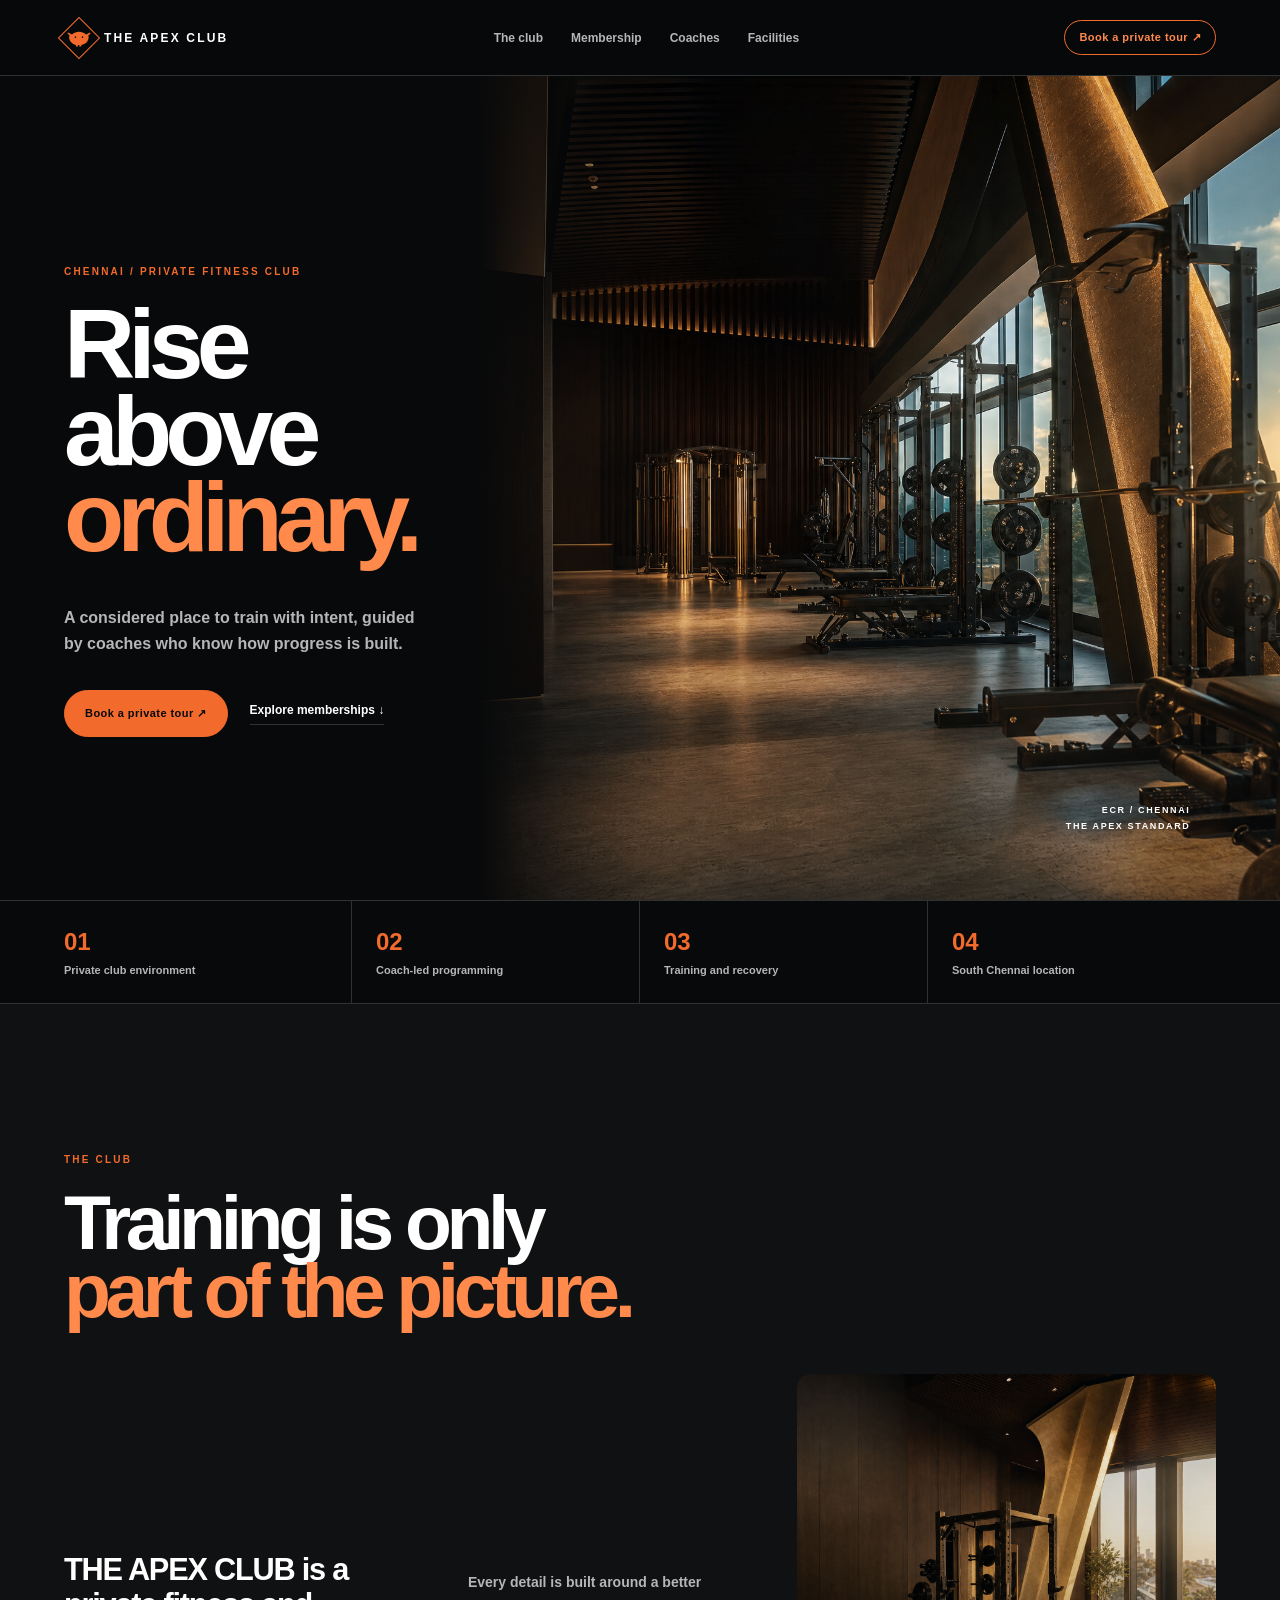
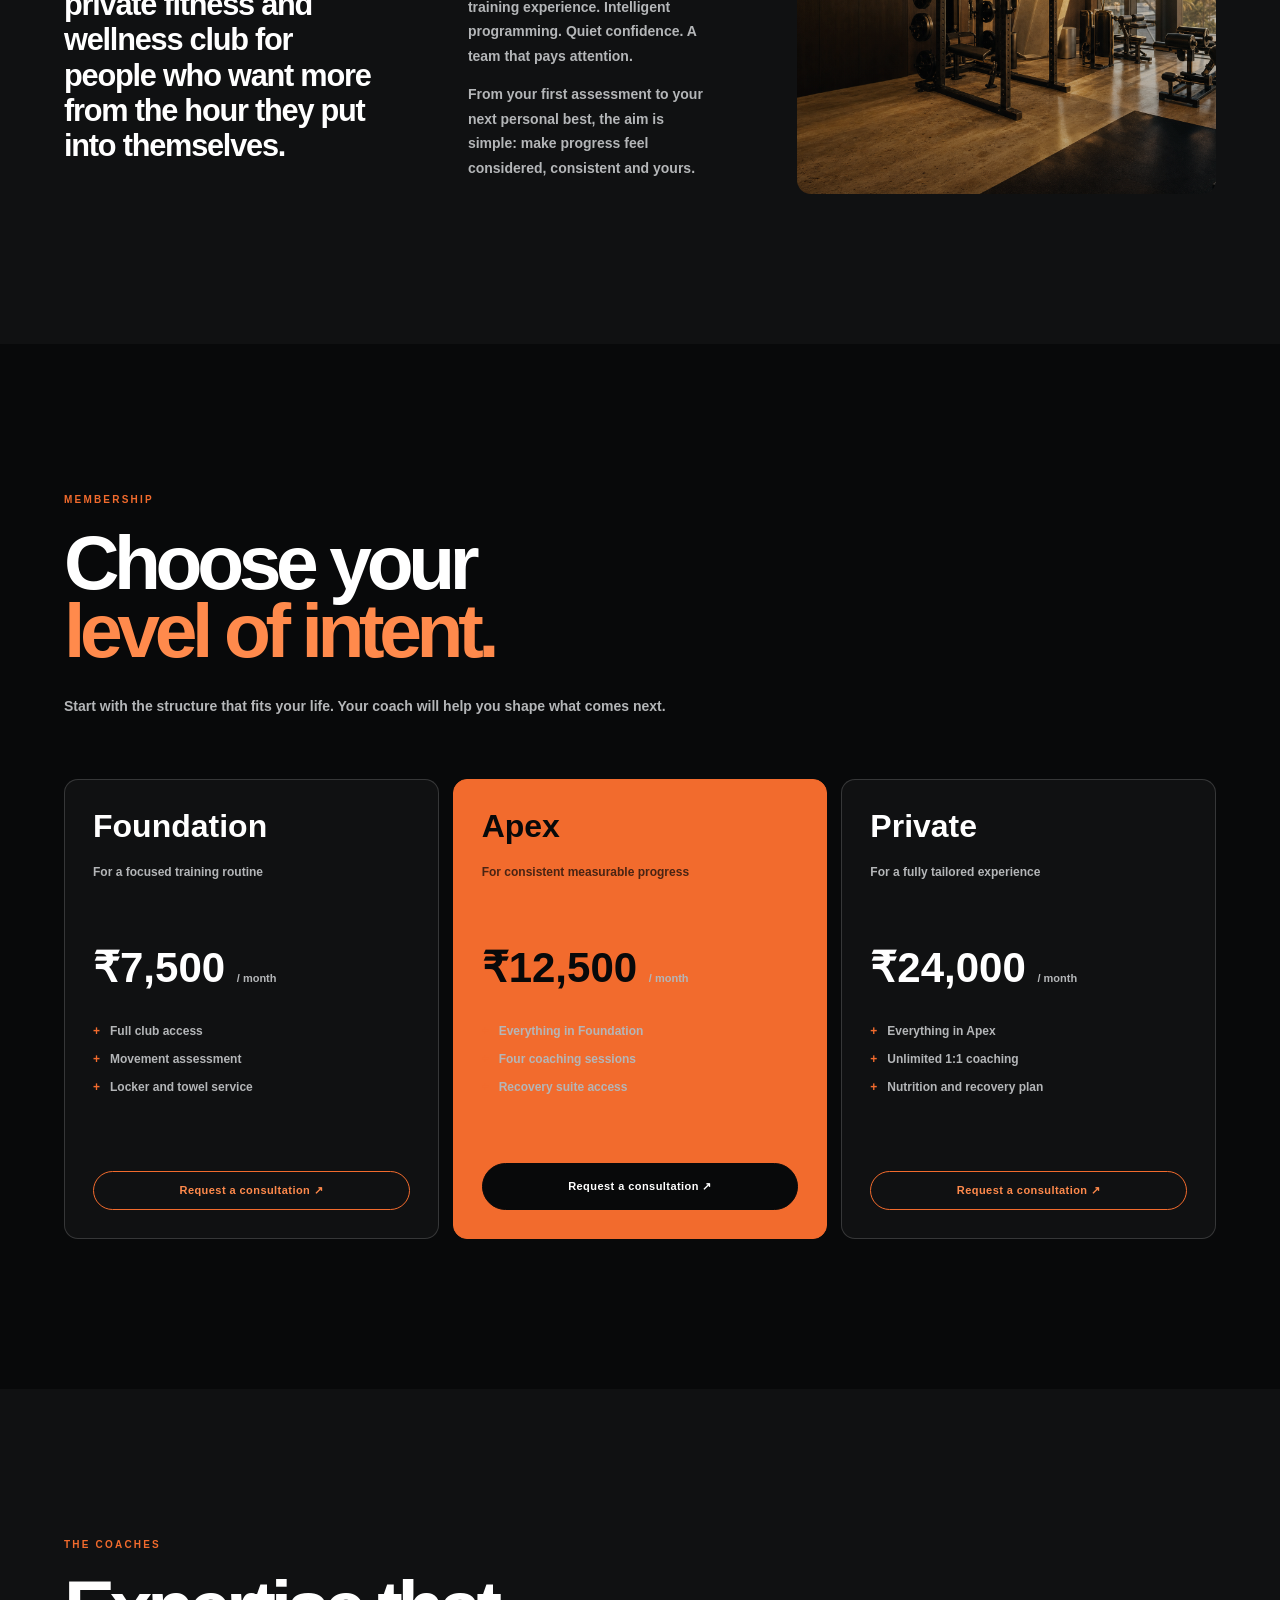
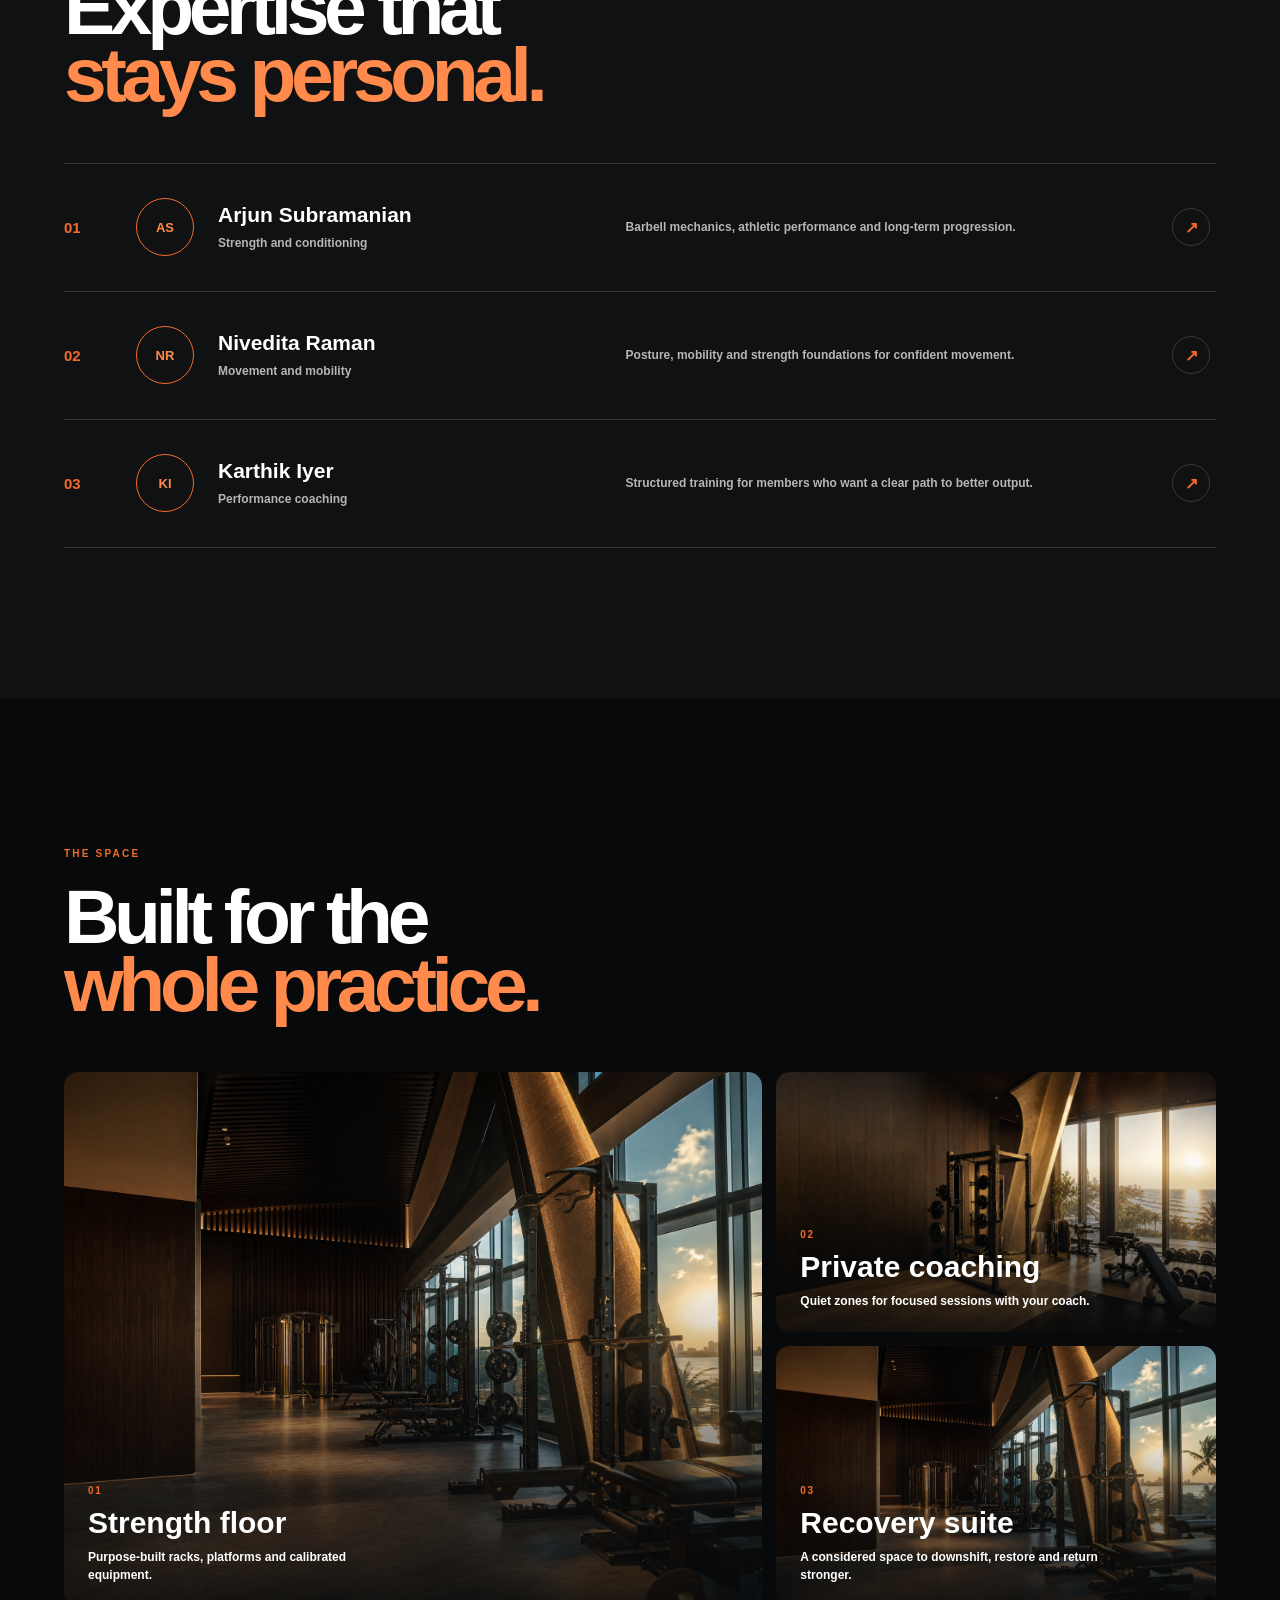
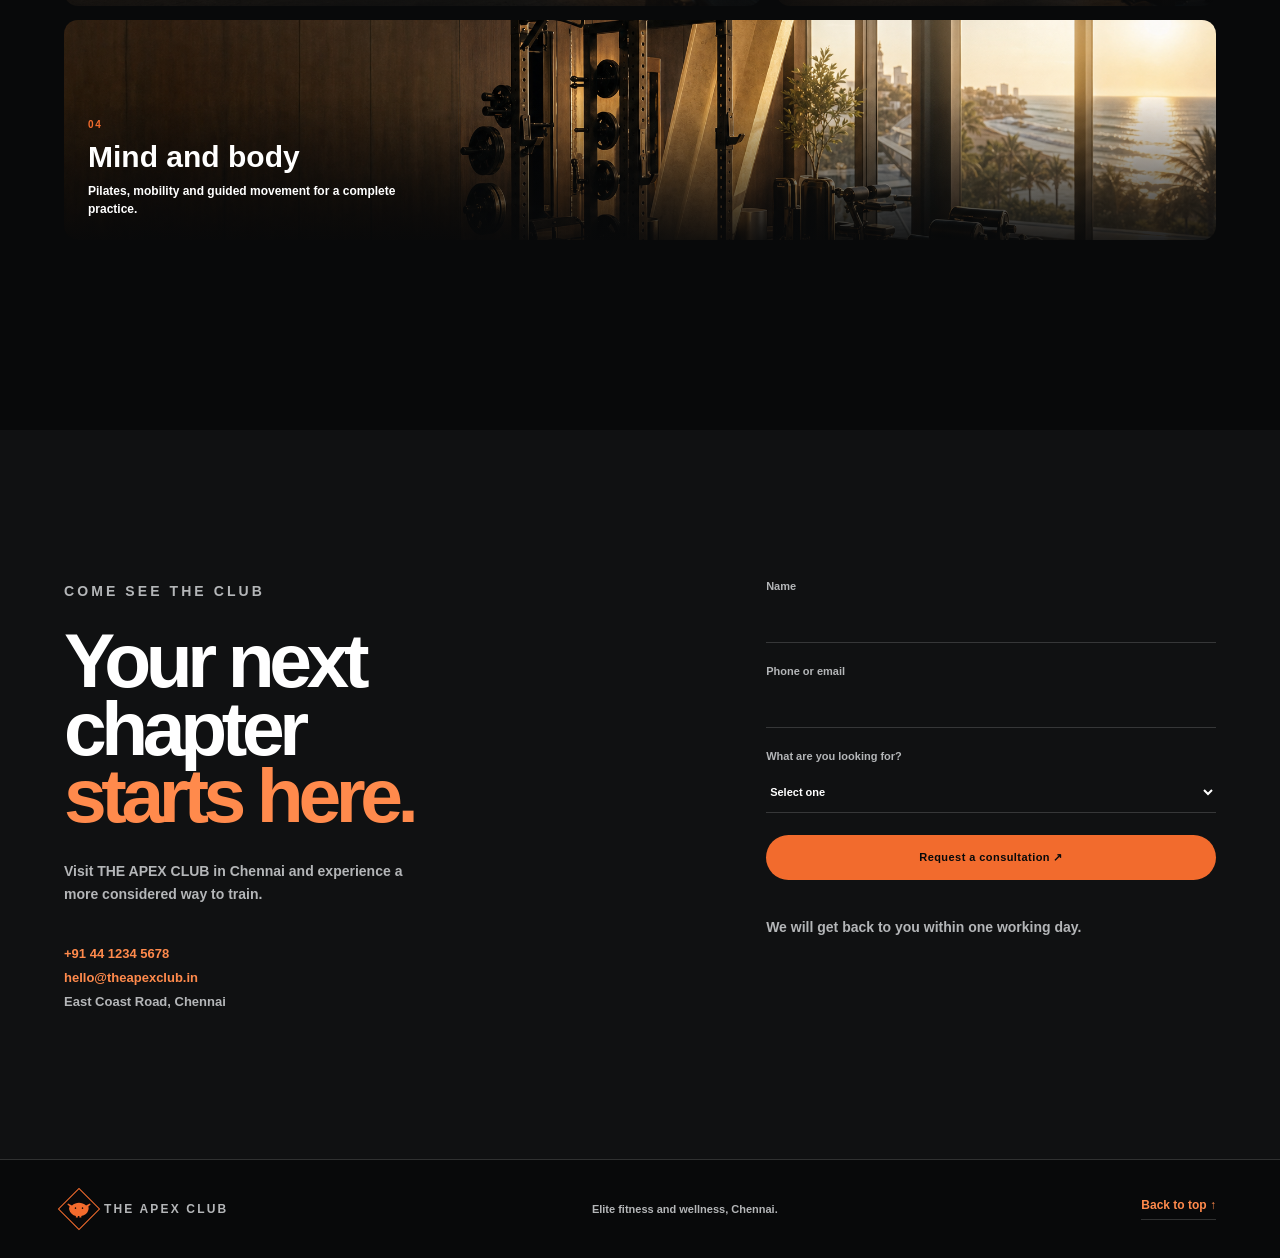
==== docs/index.html @ ef97557c "Add THE APEX CLUB GitHub Pages site" ====
<!doctype html>
<html lang="en">
<head>
<meta charset="utf-8">
<meta name="viewport" content="width=device-width, initial-scale=1">
<title>THE APEX CLUB | Chennai</title>
<meta name="description" content="Elite fitness and wellness in Chennai. Private coaching, performance training and restorative wellness at THE APEX CLUB.">
<style>
:root{--black:#08090a;--surface:#101112;--orange:#f26b2d;--orange2:#ff8a4c;--white:#fff;--muted:#b4b6b8;--line:rgba(255,255,255,.16);--radius:14px}*{box-sizing:border-box}html{scroll-behavior:smooth;background:var(--black);color:var(--white)}body{margin:0;background:var(--black);color:var(--white);font-family:"Arial",sans-serif;font-weight:600}a{color:inherit;text-decoration:none}.nav{height:76px;padding:0 5vw;display:flex;align-items:center;justify-content:space-between;border-bottom:1px solid var(--line);position:relative;z-index:2;background:rgba(8,9,10,.92);backdrop-filter:blur(15px)}.wordmark{display:flex;align-items:center;gap:10px;font-size:12px;letter-spacing:.18em;white-space:nowrap}.mark{display:grid;place-items:center;width:30px;height:30px;border:1px solid var(--orange);color:var(--orange);transform:rotate(45deg)}.bull{width:25px;height:17px;fill:currentColor;transform:rotate(-45deg)}.links{display:flex;gap:28px;color:var(--muted);font-size:12px}.links a:hover,.small-link:hover{color:var(--orange2)}.nav-cta,.btn,.outline{border:1px solid var(--orange);border-radius:999px;padding:12px 17px;font-size:11px;letter-spacing:.04em;font-weight:700;display:inline-flex;align-items:center;gap:12px}.nav-cta{color:var(--orange2);padding:10px 14px}.btn{background:var(--orange);color:var(--black);padding:16px 20px}.btn:hover{background:var(--orange2)}.hero{min-height:calc(100vh - 76px);display:grid;grid-template-columns:.82fr 1.38fr;position:relative}.hero-copy{padding:12vh 5vw 9vh;display:flex;flex-direction:column;justify-content:center;background:linear-gradient(90deg,var(--black) 74%,transparent)}.eyebrow{color:var(--orange);font-size:10px;letter-spacing:.22em;margin:0 0 24px}.hero h1,.section h2{font-size:clamp(52px,7.7vw,118px);line-height:.88;letter-spacing:-.07em;margin:0 0 28px;font-weight:800}.hero h1 em,.section h2 span{color:var(--orange2);font-style:normal}.intro{max-width:360px;color:var(--muted);font-size:16px;line-height:1.6;margin-bottom:34px}.actions{display:flex;align-items:center;gap:22px}.small-link{font-size:12px;border-bottom:1px solid var(--line);padding-bottom:7px}.small-link span{color:var(--orange);margin-left:8px}.hero-img{min-height:680px;background:linear-gradient(90deg,var(--black),transparent 24%),linear-gradient(0deg,rgba(8,9,10,.35),transparent 45%),url('assets/apex/hero-gym.png') center/cover}.caption{position:absolute;right:7%;bottom:8%;font-size:9px;letter-spacing:.18em;line-height:1.8;text-align:right}.rail{min-height:104px;display:grid;grid-template-columns:repeat(4,1fr);border-top:1px solid var(--line);border-bottom:1px solid var(--line);padding:0 5vw}.rail div{display:flex;flex-direction:column;justify-content:center;gap:8px;border-right:1px solid var(--line);padding-left:24px}.rail div:first-child{padding-left:0}.rail div:last-child{border:0}.rail strong{color:var(--orange);font-size:24px}.rail span{color:var(--muted);font-size:11px}.section{padding:150px 5vw}.club,.coaches{background:var(--surface)}.section h2{font-size:clamp(44px,6vw,84px);margin-bottom:30px}.grid3{display:grid;grid-template-columns:1.05fr .8fr 1.4fr;gap:7vw;align-items:end;margin-top:50px}.lead{font-size:clamp(22px,2.4vw,34px);line-height:1.15;letter-spacing:-.04em}.body{color:var(--muted);font-size:14px;line-height:1.75}.photo{min-height:420px;background:linear-gradient(0deg,rgba(8,9,10,.3),transparent),url('assets/apex/training-room.png') center/cover;border-radius:var(--radius)}.plans{display:grid;grid-template-columns:repeat(3,1fr);gap:14px;margin-top:60px}.card{min-height:460px;border:1px solid var(--line);border-radius:var(--radius);padding:28px;display:flex;flex-direction:column;background:var(--surface)}.card.featured{background:var(--orange);color:var(--black);border-color:var(--orange)}.card h3{font-size:32px;margin:0 0 8px}.note{color:var(--muted);font-size:12px;min-height:34px}.featured .note{color:rgba(8,9,10,.72)}.price{font-size:42px;margin:32px 0}.price small{color:var(--muted);font-size:11px}.card ul{padding:0;margin:0 0 32px;list-style:none;display:grid;gap:14px;color:var(--muted);font-size:12px}.card li span{color:var(--orange);margin-right:10px}.card .btn,.card .outline{margin-top:auto;justify-content:center}.outline{color:var(--orange2)}.featured .btn{background:var(--black);color:var(--white);border-color:var(--black)}.coach-list{margin-top:54px;border-top:1px solid var(--line)}.coach{display:grid;grid-template-columns:50px 60px 1.25fr 1.7fr 44px;gap:22px;align-items:center;min-height:128px;border-bottom:1px solid var(--line)}.number{color:var(--orange);font-size:15px}.initial{width:58px;height:58px;border-radius:50%;border:1px solid var(--orange);color:var(--orange2);display:grid;place-items:center;font-size:13px}.coach h3{font-size:21px;margin:0 0 7px}.coach p{color:var(--muted);font-size:12px;line-height:1.55;margin:0}.arrow{border:1px solid var(--line);width:38px;height:38px;display:grid;place-items:center;border-radius:50%;color:var(--orange)}.facilities{background:var(--black)}.fac-grid{display:grid;grid-template-columns:1.35fr .85fr;grid-auto-rows:260px;gap:14px;margin-top:54px}.fac{position:relative;overflow:hidden;border-radius:var(--radius);background-position:center;background-size:cover}.fac-main{grid-row:span 2;background-image:linear-gradient(0deg,rgba(8,9,10,.86),transparent 60%),url('assets/apex/hero-gym.png')}.fac-coach{background-image:linear-gradient(0deg,rgba(8,9,10,.88),transparent 65%),url('assets/apex/training-room.png')}.fac-recovery{background-image:linear-gradient(0deg,rgba(8,9,10,.88),transparent 65%),url('assets/apex/hero-gym.png');background-position:70% center}.fac-mind{grid-column:span 2;height:220px;background-image:linear-gradient(0deg,rgba(8,9,10,.9),transparent 65%),url('assets/apex/training-room.png')}.fac-copy{position:absolute;inset:auto 24px 22px}.fac-copy span{color:var(--orange);font-size:10px;letter-spacing:.16em}.fac-copy h3{font-size:30px;margin:8px 0}.fac-copy p{font-size:12px;line-height:1.5;margin:0;max-width:320px}.contact{display:grid;grid-template-columns:1fr .82fr;gap:12vw;background:var(--surface)}.contact p{color:var(--muted);max-width:350px;line-height:1.65;font-size:14px}.details{display:grid;gap:9px;margin-top:40px;color:var(--orange2);font-size:13px}.details span{color:var(--muted)}form{display:grid;gap:22px;align-content:start}label{display:grid;gap:9px;color:var(--muted);font-size:11px}input,select{background:transparent;border:0;border-bottom:1px solid var(--line);color:var(--white);padding:11px 0;min-height:42px;outline:0;font:inherit}input:focus,select:focus{border-color:var(--orange)}select option{background:var(--surface)}form .btn{border:0;justify-content:center;cursor:pointer}.fine{color:var(--muted);font-size:11px}.footer{border-top:1px solid var(--line);padding:34px 5vw;display:flex;align-items:center;justify-content:space-between;color:var(--muted);font-size:11px}.footer .small-link{color:var(--orange2)}@media(max-width:800px){.nav{height:68px;padding:0 20px}.links{display:none}.nav-cta{padding:9px 11px;font-size:10px}.hero{display:flex;flex-direction:column;min-height:0}.hero-copy{padding:86px 20px 56px;background:var(--black)}.hero-img{min-height:54vh}.rail{grid-template-columns:repeat(2,1fr);padding:0 20px}.rail div{min-height:82px;padding-left:14px;border-bottom:1px solid var(--line)}.rail div:nth-child(2){border-right:0}.section{padding:90px 20px}.grid3,.contact{grid-template-columns:1fr;gap:38px}.grid3{margin-top:25px}.photo{min-height:330px}.plans{grid-template-columns:1fr;margin-top:35px}.card{min-height:410px}.coach{grid-template-columns:32px 58px 1fr 38px;gap:12px;min-height:112px}.coach-detail{display:none}.coach h3{font-size:17px}.fac-grid{grid-template-columns:1fr;grid-auto-rows:250px}.fac-main{grid-row:auto}.fac-mind{grid-column:auto;height:250px}.footer{padding:28px 20px;align-items:flex-start;flex-direction:column;gap:18px}}
</style>
</head>
<body>
<header class="nav"><a class="wordmark" href="#top" aria-label="The Apex Club home"><span class="mark"><svg class="bull" viewBox="0 0 64 40" aria-hidden="true"><path d="M8 12 2 6l2-2 10 5c5-5 12-7 18-7s13 2 18 7l10-5 2 2-6 6c1 3 1 6 0 9-2 8-9 14-18 15v4h-5v-4h-4v4h-5v-4C16 34 9 28 7 20c-1-3 0-6 1-8Zm12 10c2 2 5 3 12 3s10-1 12-3c-1 6-5 10-12 10s-11-4-12-10Zm3-8a2 2 0 1 0 0 4 2 2 0 0 0 0-4Zm18 0a2 2 0 1 0 0 4 2 2 0 0 0 0-4Z"/></svg></span><span>THE APEX CLUB</span></a><nav class="links"><a href="#club">The club</a><a href="#membership">Membership</a><a href="#coaches">Coaches</a><a href="#facilities">Facilities</a></nav><a class="nav-cta" href="#contact">Book a private tour ↗</a></header>
<main id="top"><section class="hero"><div class="hero-copy"><p class="eyebrow">CHENNAI / PRIVATE FITNESS CLUB</p><h1>Rise above<br><em>ordinary.</em></h1><p class="intro">A considered place to train with intent, guided by coaches who know how progress is built.</p><div class="actions"><a class="btn" href="#contact">Book a private tour ↗</a><a class="small-link" href="#membership">Explore memberships ↓</a></div></div><div class="hero-img" role="img" aria-label="Apex Club premium strength floor"><div class="caption">ECR / CHENNAI<br>THE APEX STANDARD</div></div></section><section class="rail"><div><strong>01</strong><span>Private club environment</span></div><div><strong>02</strong><span>Coach-led programming</span></div><div><strong>03</strong><span>Training and recovery</span></div><div><strong>04</strong><span>South Chennai location</span></div></section>
<section id="club" class="section club"><p class="eyebrow">THE CLUB</p><h2>Training is only<br><span>part of the picture.</span></h2><div class="grid3"><p class="lead">THE APEX CLUB is a private fitness and wellness club for people who want more from the hour they put into themselves.</p><div class="body"><p>Every detail is built around a better training experience. Intelligent programming. Quiet confidence. A team that pays attention.</p><p>From your first assessment to your next personal best, the aim is simple: make progress feel considered, consistent and yours.</p></div><div class="photo"></div></div></section>
<section id="membership" class="section"><p class="eyebrow">MEMBERSHIP</p><h2>Choose your<br><span>level of intent.</span></h2><p class="body">Start with the structure that fits your life. Your coach will help you shape what comes next.</p><div class="plans"><article class="card"><h3>Foundation</h3><p class="note">For a focused training routine</p><div class="price">₹7,500 <small>/ month</small></div><ul><li><span>+</span>Full club access</li><li><span>+</span>Movement assessment</li><li><span>+</span>Locker and towel service</li></ul><a class="outline" href="#contact">Request a consultation ↗</a></article><article class="card featured"><h3>Apex</h3><p class="note">For consistent measurable progress</p><div class="price">₹12,500 <small>/ month</small></div><ul><li><span>+</span>Everything in Foundation</li><li><span>+</span>Four coaching sessions</li><li><span>+</span>Recovery suite access</li></ul><a class="btn" href="#contact">Request a consultation ↗</a></article><article class="card"><h3>Private</h3><p class="note">For a fully tailored experience</p><div class="price">₹24,000 <small>/ month</small></div><ul><li><span>+</span>Everything in Apex</li><li><span>+</span>Unlimited 1:1 coaching</li><li><span>+</span>Nutrition and recovery plan</li></ul><a class="outline" href="#contact">Request a consultation ↗</a></article></div></section>
<section id="coaches" class="section coaches"><p class="eyebrow">THE COACHES</p><h2>Expertise that<br><span>stays personal.</span></h2><div class="coach-list"><article class="coach"><span class="number">01</span><span class="initial">AS</span><div><h3>Arjun Subramanian</h3><p>Strength and conditioning</p></div><p class="coach-detail">Barbell mechanics, athletic performance and long-term progression.</p><a class="arrow" href="#contact">↗</a></article><article class="coach"><span class="number">02</span><span class="initial">NR</span><div><h3>Nivedita Raman</h3><p>Movement and mobility</p></div><p class="coach-detail">Posture, mobility and strength foundations for confident movement.</p><a class="arrow" href="#contact">↗</a></article><article class="coach"><span class="number">03</span><span class="initial">KI</span><div><h3>Karthik Iyer</h3><p>Performance coaching</p></div><p class="coach-detail">Structured training for members who want a clear path to better output.</p><a class="arrow" href="#contact">↗</a></article></div></section>
<section id="facilities" class="section facilities"><p class="eyebrow">THE SPACE</p><h2>Built for the<br><span>whole practice.</span></h2><div class="fac-grid"><article class="fac fac-main"><div class="fac-copy"><span>01</span><h3>Strength floor</h3><p>Purpose-built racks, platforms and calibrated equipment.</p></div></article><article class="fac fac-coach"><div class="fac-copy"><span>02</span><h3>Private coaching</h3><p>Quiet zones for focused sessions with your coach.</p></div></article><article class="fac fac-recovery"><div class="fac-copy"><span>03</span><h3>Recovery suite</h3><p>A considered space to downshift, restore and return stronger.</p></div></article><article class="fac fac-mind"><div class="fac-copy"><span>04</span><h3>Mind and body</h3><p>Pilates, mobility and guided movement for a complete practice.</p></div></article></div></section>
<section id="contact" class="section contact"><div><p class="eyebrow">COME SEE THE CLUB</p><h2>Your next chapter<br><span>starts here.</span></h2><p>Visit THE APEX CLUB in Chennai and experience a more considered way to train.</p><div class="details"><a href="tel:+914412345678">+91 44 1234 5678</a><a href="mailto:hello@theapexclub.in">hello@theapexclub.in</a><span>East Coast Road, Chennai</span></div></div><form action="mailto:hello@theapexclub.in" method="post" enctype="text/plain"><label>Name<input name="name" required></label><label>Phone or email<input name="contact" required></label><label>What are you looking for?<select name="interest" required><option value="" selected disabled>Select one</option><option>Private coaching</option><option>Club membership</option><option>Recovery and wellness</option></select></label><button class="btn" type="submit">Request a consultation ↗</button><p class="fine">We will get back to you within one working day.</p></form></section></main>
<footer class="footer"><a class="wordmark" href="#top"><span class="mark"><svg class="bull" viewBox="0 0 64 40" aria-hidden="true"><path d="M8 12 2 6l2-2 10 5c5-5 12-7 18-7s13 2 18 7l10-5 2 2-6 6c1 3 1 6 0 9-2 8-9 14-18 15v4h-5v-4h-4v4h-5v-4C16 34 9 28 7 20c-1-3 0-6 1-8Zm12 10c2 2 5 3 12 3s10-1 12-3c-1 6-5 10-12 10s-11-4-12-10Zm3-8a2 2 0 1 0 0 4 2 2 0 0 0 0-4Zm18 0a2 2 0 1 0 0 4 2 2 0 0 0 0-4Z"/></svg></span><span>THE APEX CLUB</span></a><span>Elite fitness and wellness, Chennai.</span><a class="small-link" href="#top">Back to top ↑</a></footer>
</body></html>
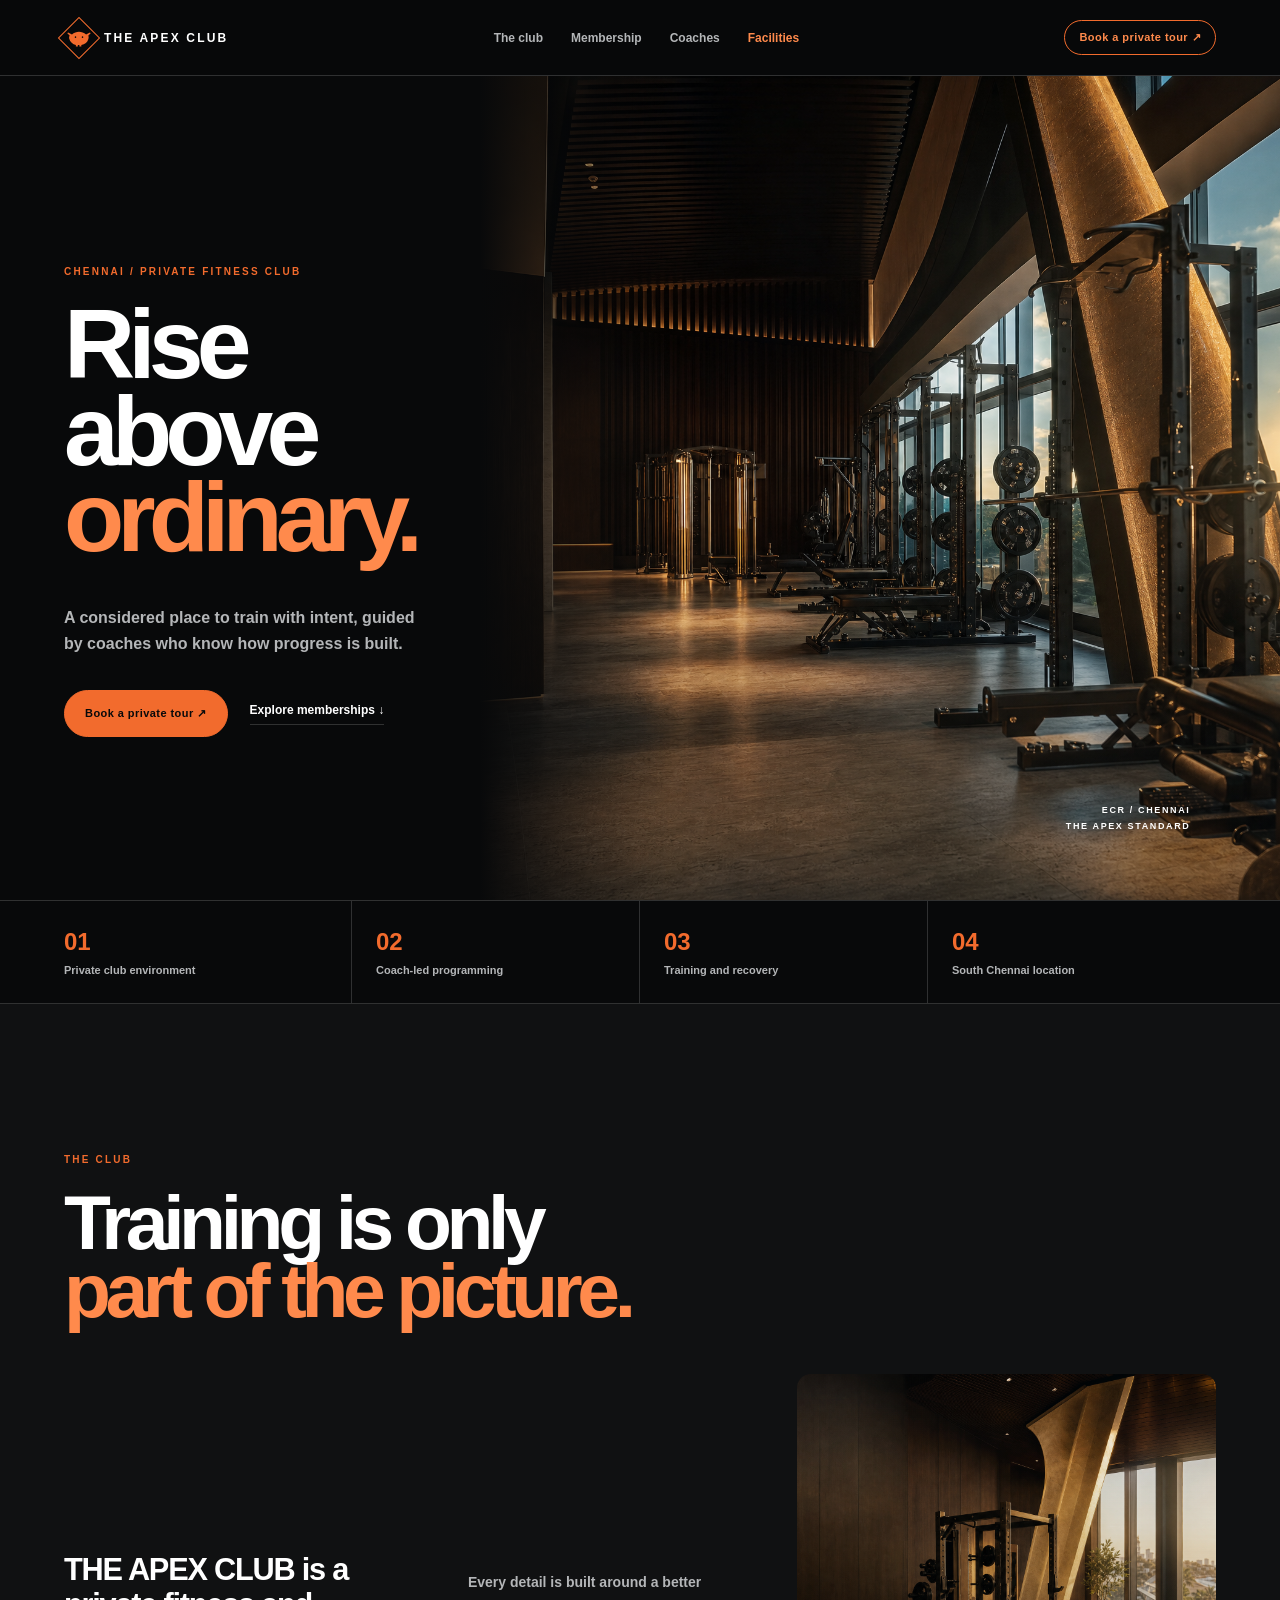
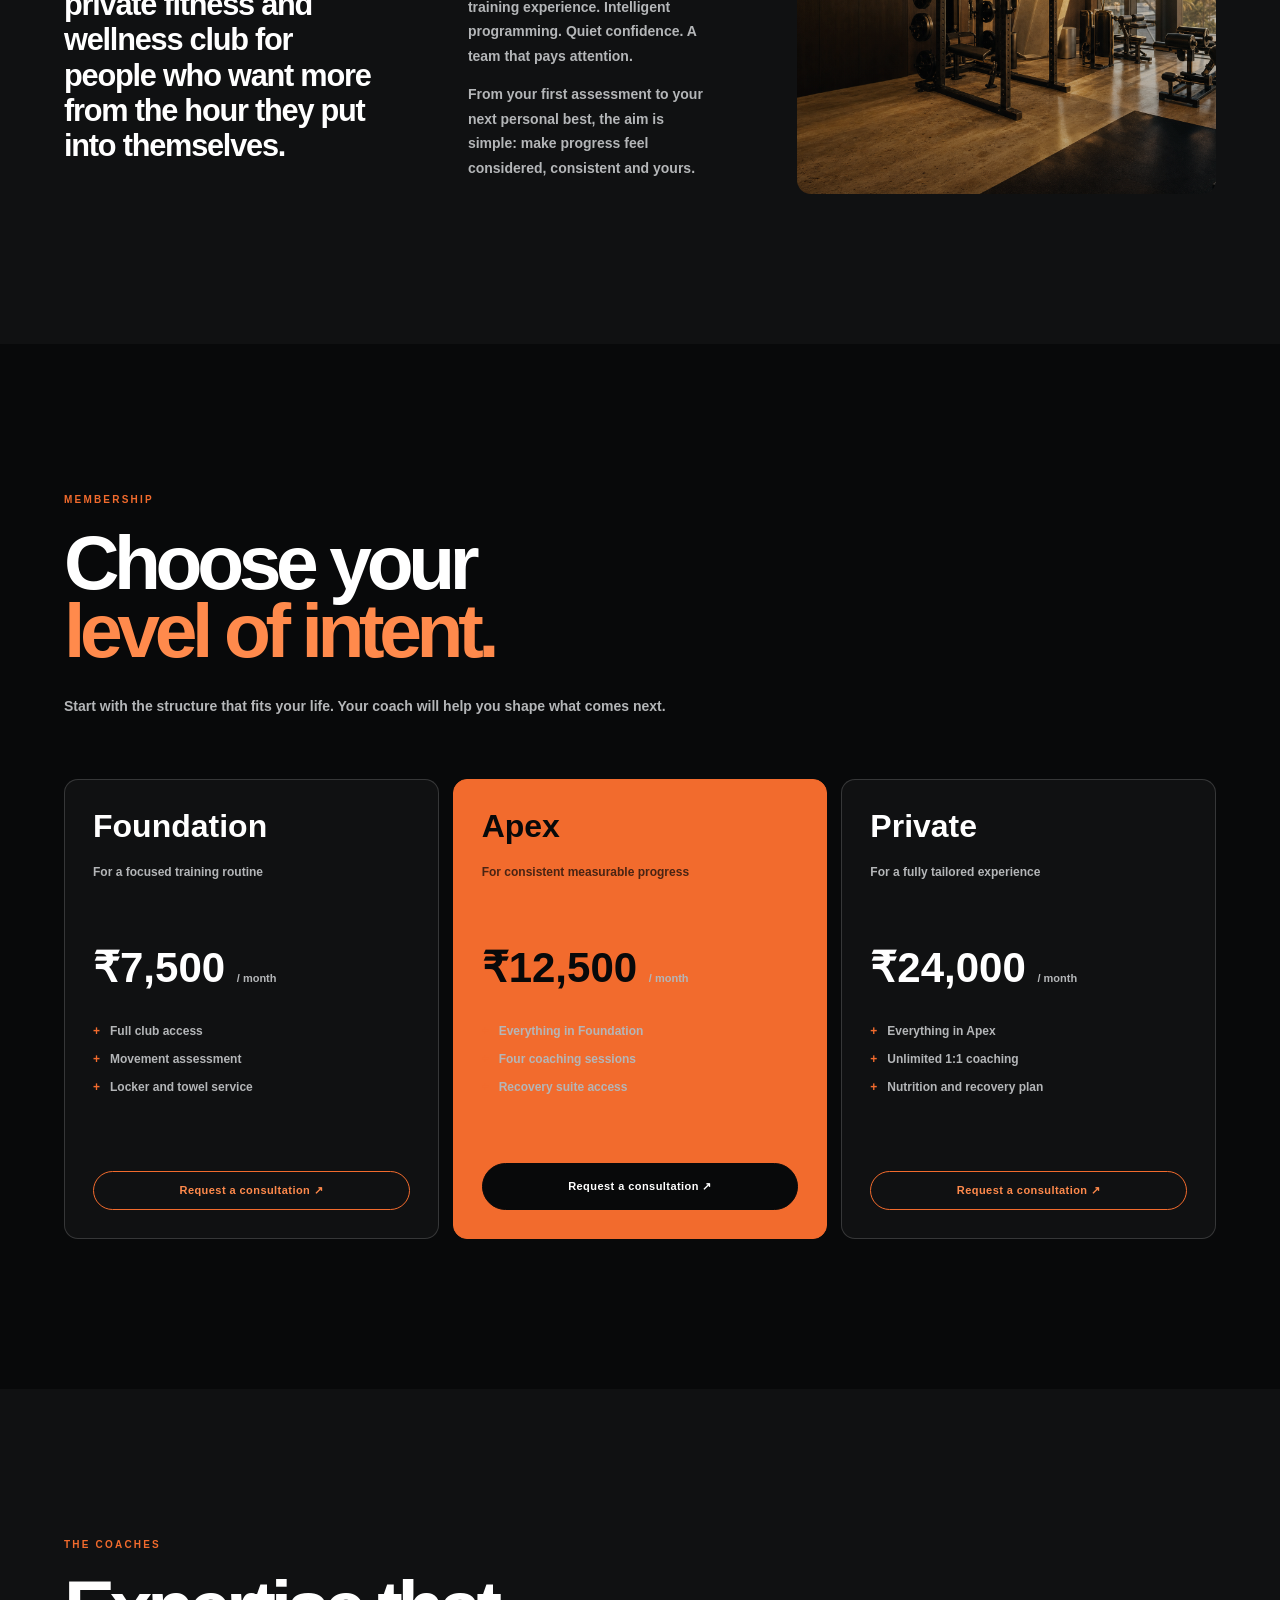
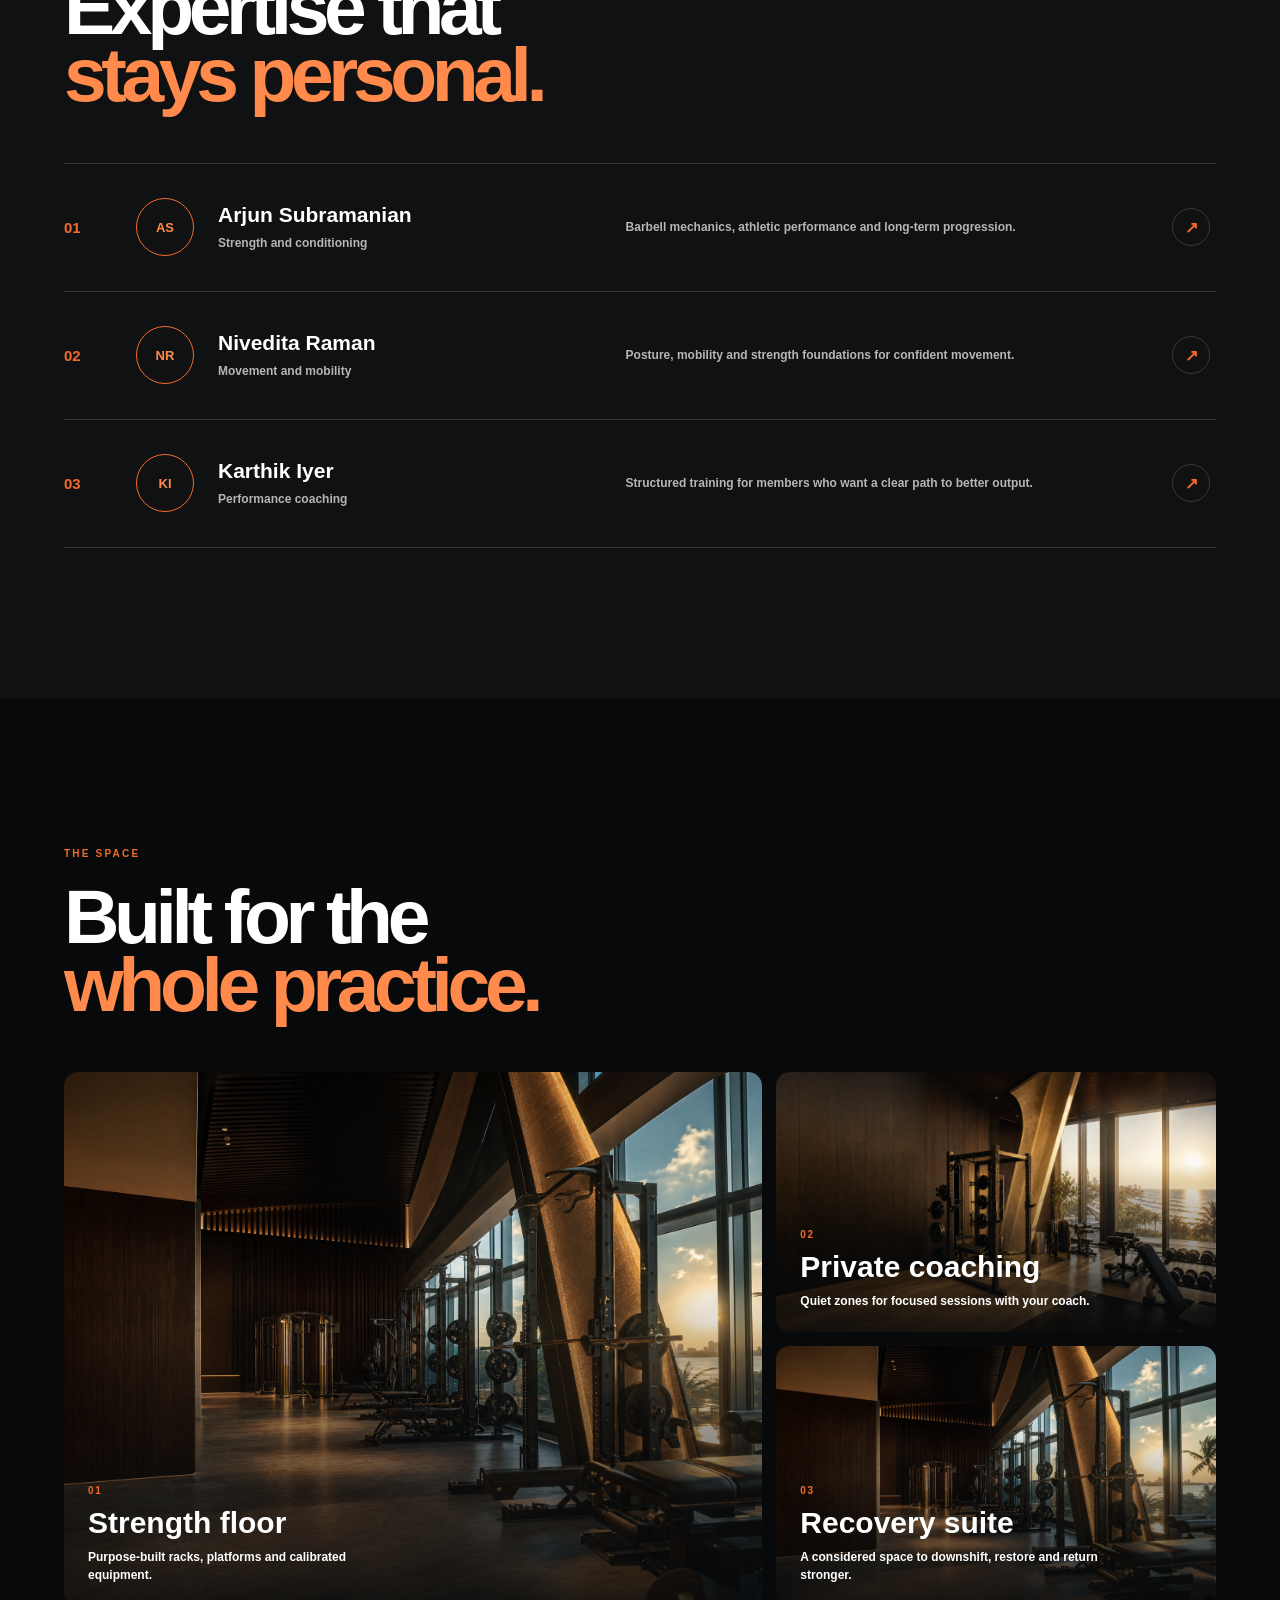
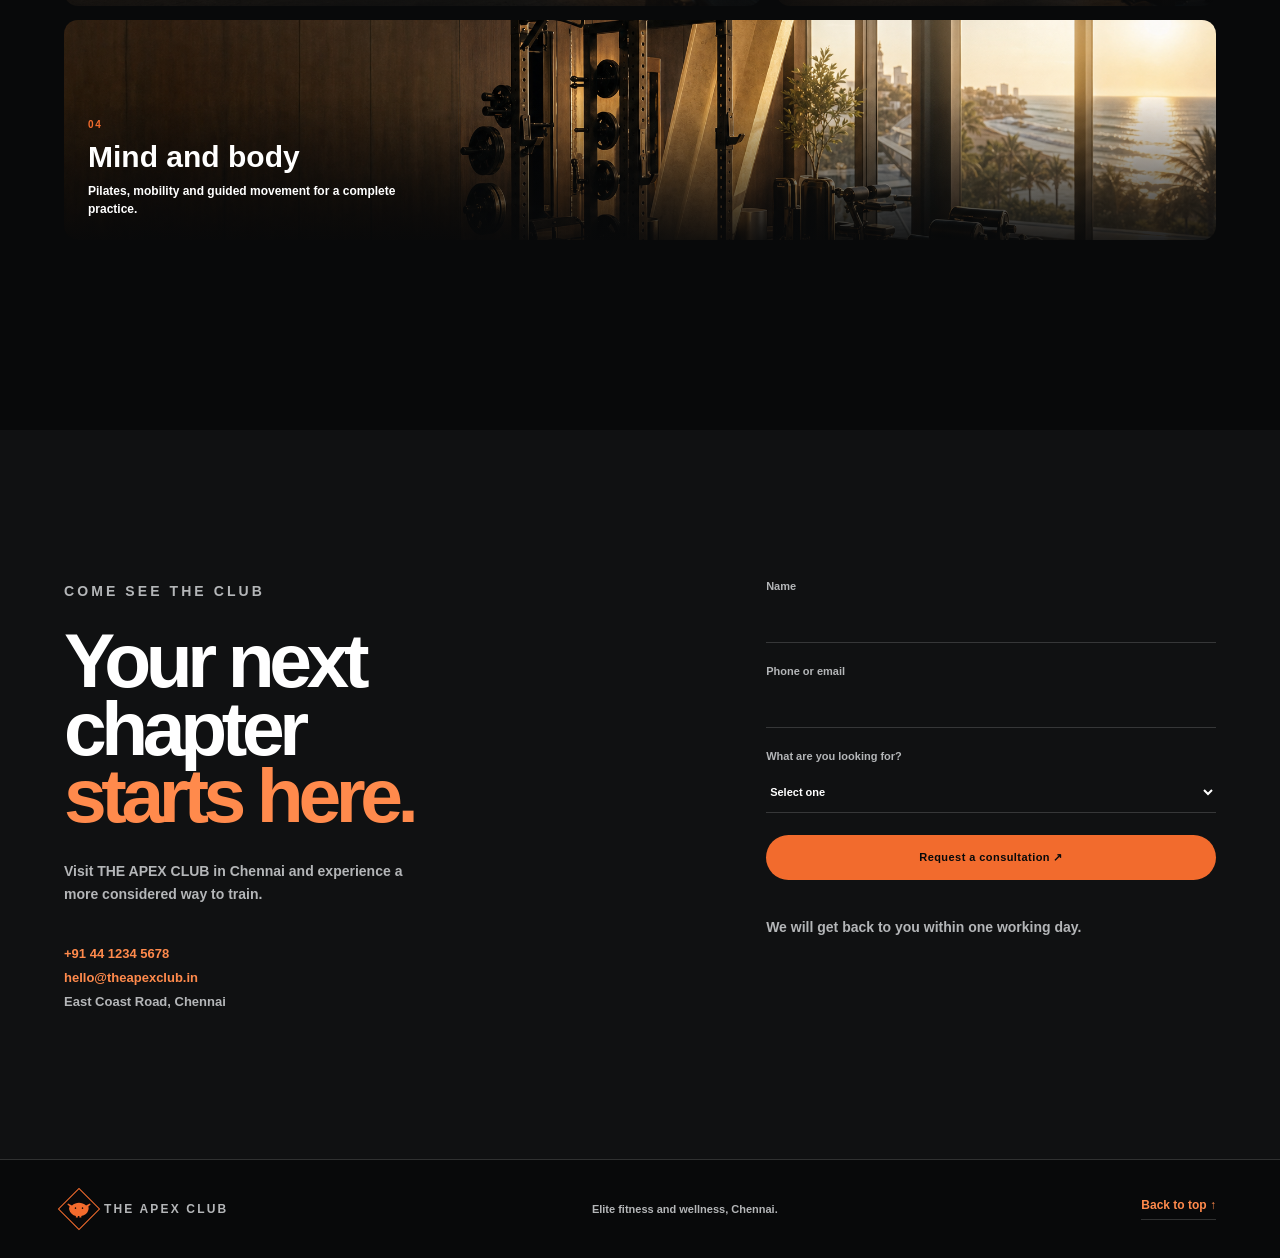
==== commit 77bc8110: "Add interactive static experience" ====
--- a/docs/index.html
+++ b/docs/index.html
@@ -6,11 +6,16 @@
 <title>THE APEX CLUB | Chennai</title>
 <meta name="description" content="Elite fitness and wellness in Chennai. Private coaching, performance training and restorative wellness at THE APEX CLUB.">
 <style>
-:root{--black:#08090a;--surface:#101112;--orange:#f26b2d;--orange2:#ff8a4c;--white:#fff;--muted:#b4b6b8;--line:rgba(255,255,255,.16);--radius:14px}*{box-sizing:border-box}html{scroll-behavior:smooth;background:var(--black);color:var(--white)}body{margin:0;background:var(--black);color:var(--white);font-family:"Arial",sans-serif;font-weight:600}a{color:inherit;text-decoration:none}.nav{height:76px;padding:0 5vw;display:flex;align-items:center;justify-content:space-between;border-bottom:1px solid var(--line);position:relative;z-index:2;background:rgba(8,9,10,.92);backdrop-filter:blur(15px)}.wordmark{display:flex;align-items:center;gap:10px;font-size:12px;letter-spacing:.18em;white-space:nowrap}.mark{display:grid;place-items:center;width:30px;height:30px;border:1px solid var(--orange);color:var(--orange);transform:rotate(45deg)}.bull{width:25px;height:17px;fill:currentColor;transform:rotate(-45deg)}.links{display:flex;gap:28px;color:var(--muted);font-size:12px}.links a:hover,.small-link:hover{color:var(--orange2)}.nav-cta,.btn,.outline{border:1px solid var(--orange);border-radius:999px;padding:12px 17px;font-size:11px;letter-spacing:.04em;font-weight:700;display:inline-flex;align-items:center;gap:12px}.nav-cta{color:var(--orange2);padding:10px 14px}.btn{background:var(--orange);color:var(--black);padding:16px 20px}.btn:hover{background:var(--orange2)}.hero{min-height:calc(100vh - 76px);display:grid;grid-template-columns:.82fr 1.38fr;position:relative}.hero-copy{padding:12vh 5vw 9vh;display:flex;flex-direction:column;justify-content:center;background:linear-gradient(90deg,var(--black) 74%,transparent)}.eyebrow{color:var(--orange);font-size:10px;letter-spacing:.22em;margin:0 0 24px}.hero h1,.section h2{font-size:clamp(52px,7.7vw,118px);line-height:.88;letter-spacing:-.07em;margin:0 0 28px;font-weight:800}.hero h1 em,.section h2 span{color:var(--orange2);font-style:normal}.intro{max-width:360px;color:var(--muted);font-size:16px;line-height:1.6;margin-bottom:34px}.actions{display:flex;align-items:center;gap:22px}.small-link{font-size:12px;border-bottom:1px solid var(--line);padding-bottom:7px}.small-link span{color:var(--orange);margin-left:8px}.hero-img{min-height:680px;background:linear-gradient(90deg,var(--black),transparent 24%),linear-gradient(0deg,rgba(8,9,10,.35),transparent 45%),url('assets/apex/hero-gym.png') center/cover}.caption{position:absolute;right:7%;bottom:8%;font-size:9px;letter-spacing:.18em;line-height:1.8;text-align:right}.rail{min-height:104px;display:grid;grid-template-columns:repeat(4,1fr);border-top:1px solid var(--line);border-bottom:1px solid var(--line);padding:0 5vw}.rail div{display:flex;flex-direction:column;justify-content:center;gap:8px;border-right:1px solid var(--line);padding-left:24px}.rail div:first-child{padding-left:0}.rail div:last-child{border:0}.rail strong{color:var(--orange);font-size:24px}.rail span{color:var(--muted);font-size:11px}.section{padding:150px 5vw}.club,.coaches{background:var(--surface)}.section h2{font-size:clamp(44px,6vw,84px);margin-bottom:30px}.grid3{display:grid;grid-template-columns:1.05fr .8fr 1.4fr;gap:7vw;align-items:end;margin-top:50px}.lead{font-size:clamp(22px,2.4vw,34px);line-height:1.15;letter-spacing:-.04em}.body{color:var(--muted);font-size:14px;line-height:1.75}.photo{min-height:420px;background:linear-gradient(0deg,rgba(8,9,10,.3),transparent),url('assets/apex/training-room.png') center/cover;border-radius:var(--radius)}.plans{display:grid;grid-template-columns:repeat(3,1fr);gap:14px;margin-top:60px}.card{min-height:460px;border:1px solid var(--line);border-radius:var(--radius);padding:28px;display:flex;flex-direction:column;background:var(--surface)}.card.featured{background:var(--orange);color:var(--black);border-color:var(--orange)}.card h3{font-size:32px;margin:0 0 8px}.note{color:var(--muted);font-size:12px;min-height:34px}.featured .note{color:rgba(8,9,10,.72)}.price{font-size:42px;margin:32px 0}.price small{color:var(--muted);font-size:11px}.card ul{padding:0;margin:0 0 32px;list-style:none;display:grid;gap:14px;color:var(--muted);font-size:12px}.card li span{color:var(--orange);margin-right:10px}.card .btn,.card .outline{margin-top:auto;justify-content:center}.outline{color:var(--orange2)}.featured .btn{background:var(--black);color:var(--white);border-color:var(--black)}.coach-list{margin-top:54px;border-top:1px solid var(--line)}.coach{display:grid;grid-template-columns:50px 60px 1.25fr 1.7fr 44px;gap:22px;align-items:center;min-height:128px;border-bottom:1px solid var(--line)}.number{color:var(--orange);font-size:15px}.initial{width:58px;height:58px;border-radius:50%;border:1px solid var(--orange);color:var(--orange2);display:grid;place-items:center;font-size:13px}.coach h3{font-size:21px;margin:0 0 7px}.coach p{color:var(--muted);font-size:12px;line-height:1.55;margin:0}.arrow{border:1px solid var(--line);width:38px;height:38px;display:grid;place-items:center;border-radius:50%;color:var(--orange)}.facilities{background:var(--black)}.fac-grid{display:grid;grid-template-columns:1.35fr .85fr;grid-auto-rows:260px;gap:14px;margin-top:54px}.fac{position:relative;overflow:hidden;border-radius:var(--radius);background-position:center;background-size:cover}.fac-main{grid-row:span 2;background-image:linear-gradient(0deg,rgba(8,9,10,.86),transparent 60%),url('assets/apex/hero-gym.png')}.fac-coach{background-image:linear-gradient(0deg,rgba(8,9,10,.88),transparent 65%),url('assets/apex/training-room.png')}.fac-recovery{background-image:linear-gradient(0deg,rgba(8,9,10,.88),transparent 65%),url('assets/apex/hero-gym.png');background-position:70% center}.fac-mind{grid-column:span 2;height:220px;background-image:linear-gradient(0deg,rgba(8,9,10,.9),transparent 65%),url('assets/apex/training-room.png')}.fac-copy{position:absolute;inset:auto 24px 22px}.fac-copy span{color:var(--orange);font-size:10px;letter-spacing:.16em}.fac-copy h3{font-size:30px;margin:8px 0}.fac-copy p{font-size:12px;line-height:1.5;margin:0;max-width:320px}.contact{display:grid;grid-template-columns:1fr .82fr;gap:12vw;background:var(--surface)}.contact p{color:var(--muted);max-width:350px;line-height:1.65;font-size:14px}.details{display:grid;gap:9px;margin-top:40px;color:var(--orange2);font-size:13px}.details span{color:var(--muted)}form{display:grid;gap:22px;align-content:start}label{display:grid;gap:9px;color:var(--muted);font-size:11px}input,select{background:transparent;border:0;border-bottom:1px solid var(--line);color:var(--white);padding:11px 0;min-height:42px;outline:0;font:inherit}input:focus,select:focus{border-color:var(--orange)}select option{background:var(--surface)}form .btn{border:0;justify-content:center;cursor:pointer}.fine{color:var(--muted);font-size:11px}.footer{border-top:1px solid var(--line);padding:34px 5vw;display:flex;align-items:center;justify-content:space-between;color:var(--muted);font-size:11px}.footer .small-link{color:var(--orange2)}@media(max-width:800px){.nav{height:68px;padding:0 20px}.links{display:none}.nav-cta{padding:9px 11px;font-size:10px}.hero{display:flex;flex-direction:column;min-height:0}.hero-copy{padding:86px 20px 56px;background:var(--black)}.hero-img{min-height:54vh}.rail{grid-template-columns:repeat(2,1fr);padding:0 20px}.rail div{min-height:82px;padding-left:14px;border-bottom:1px solid var(--line)}.rail div:nth-child(2){border-right:0}.section{padding:90px 20px}.grid3,.contact{grid-template-columns:1fr;gap:38px}.grid3{margin-top:25px}.photo{min-height:330px}.plans{grid-template-columns:1fr;margin-top:35px}.card{min-height:410px}.coach{grid-template-columns:32px 58px 1fr 38px;gap:12px;min-height:112px}.coach-detail{display:none}.coach h3{font-size:17px}.fac-grid{grid-template-columns:1fr;grid-auto-rows:250px}.fac-main{grid-row:auto}.fac-mind{grid-column:auto;height:250px}.footer{padding:28px 20px;align-items:flex-start;flex-direction:column;gap:18px}}
+:root{--black:#08090a;--surface:#101112;--orange:#f26b2d;--orange2:#ff8a4c;--white:#fff;--muted:#b4b6b8;--line:rgba(255,255,255,.16);--radius:14px}*{box-sizing:border-box}html{scroll-behavior:smooth;background:var(--black);color:var(--white)}body{margin:0;background:var(--black);color:var(--white);font-family:"Arial",sans-serif;font-weight:600}a{color:inherit;text-decoration:none}.nav{height:76px;padding:0 5vw;display:flex;align-items:center;justify-content:space-between;border-bottom:1px solid var(--line);position:relative;z-index:2;background:rgba(8,9,10,.92);backdrop-filter:blur(15px)}.wordmark{display:flex;align-items:center;gap:10px;font-size:12px;letter-spacing:.18em;white-space:nowrap}.mark{display:grid;place-items:center;width:30px;height:30px;border:1px solid var(--orange);color:var(--orange);transform:rotate(45deg)}.bull{width:25px;height:17px;fill:currentColor;transform:rotate(-45deg)}.links{display:flex;gap:28px;color:var(--muted);font-size:12px}.links a:hover,.small-link:hover{color:var(--orange2)}.nav-cta,.btn,.outline{border:1px solid var(--orange);border-radius:999px;padding:12px 17px;font-size:11px;letter-spacing:.04em;font-weight:700;display:inline-flex;align-items:center;gap:12px}.nav-cta{color:var(--orange2);padding:10px 14px}.btn{background:var(--orange);color:var(--black);padding:16px 20px}.btn:hover{background:var(--orange2)}.hero{min-height:calc(100vh - 76px);display:grid;grid-template-columns:.82fr 1.38fr;position:relative}.hero-copy{padding:12vh 5vw 9vh;display:flex;flex-direction:column;justify-content:center;background:linear-gradient(90deg,var(--black) 74%,transparent)}.eyebrow{color:var(--orange);font-size:10px;letter-spacing:.22em;margin:0 0 24px}.hero h1,.section h2{font-size:clamp(52px,7.7vw,118px);line-height:.88;letter-spacing:-.07em;margin:0 0 28px;font-weight:800}.hero h1 em,.section h2 span{color:var(--orange2);font-style:normal}.intro{max-width:360px;color:var(--muted);font-size:16px;line-height:1.6;margin-bottom:34px}.actions{display:flex;align-items:center;gap:22px}.small-link{font-size:12px;border-bottom:1px solid var(--line);padding-bottom:7px}.small-link span{color:var(--orange);margin-left:8px}.hero-img{min-height:680px;background:linear-gradient(90deg,var(--black),transparent 24%),linear-gradient(0deg,rgba(8,9,10,.35),transparent 45%),url('assets/apex/hero-gym.png') center/cover}.caption{position:absolute;right:7%;bottom:8%;font-size:9px;letter-spacing:.18em;line-height:1.8;text-align:right}.rail{min-height:104px;display:grid;grid-template-columns:repeat(4,1fr);border-top:1px solid var(--line);border-bottom:1px solid var(--line);padding:0 5vw}.rail div{display:flex;flex-direction:column;justify-content:center;gap:8px;border-right:1px solid var(--line);padding-left:24px}.rail div:first-child{padding-left:0}.rail div:last-child{border:0}.rail strong{color:var(--orange);font-size:24px}.rail span{color:var(--muted);font-size:11px}.section{padding:150px 5vw}.club,.coaches{background:var(--surface)}.section h2{font-size:clamp(44px,6vw,84px);margin-bottom:30px}.grid3{display:grid;grid-template-columns:1.05fr .8fr 1.4fr;gap:7vw;align-items:end;margin-top:50px}.lead{font-size:clamp(22px,2.4vw,34px);line-height:1.15;letter-spacing:-.04em}.body{color:var(--muted);font-size:14px;line-height:1.75}.photo{min-height:420px;background:linear-gradient(0deg,rgba(8,9,10,.3),transparent),url('assets/apex/training-room.png') center/cover;border-radius:var(--radius)}.plans{display:grid;grid-template-columns:repeat(3,1fr);gap:14px;margin-top:60px}.card{min-height:460px;border:1px solid var(--line);border-radius:var(--radius);padding:28px;display:flex;flex-direction:column;background:var(--surface)}.card.featured{background:var(--orange);color:var(--black);border-color:var(--orange)}.card h3{font-size:32px;margin:0 0 8px}.note{color:var(--muted);font-size:12px;min-height:34px}.featured .note{color:rgba(8,9,10,.72)}.price{font-size:42px;margin:32px 0}.price small{color:var(--muted);font-size:11px}.card ul{padding:0;margin:0 0 32px;list-style:none;display:grid;gap:14px;color:var(--muted);font-size:12px}.card li span{color:var(--orange);margin-right:10px}.card .btn,.card .outline{margin-top:auto;justify-content:center}.outline{color:var(--orange2)}.featured .btn{background:var(--black);color:var(--white);border-color:var(--black)}.coach-list{margin-top:54px;border-top:1px solid var(--line)}.coach{display:grid;grid-template-columns:50px 60px 1.25fr 1.7fr 44px;gap:22px;align-items:center;min-height:128px;border-bottom:1px solid var(--line)}.number{color:var(--orange);font-size:15px}.initial{width:58px;height:58px;border-radius:50%;border:1px solid var(--orange);color:var(--orange2);display:grid;place-items:center;font-size:13px}.coach h3{font-size:21px;margin:0 0 7px}.coach p{color:var(--muted);font-size:12px;line-height:1.55;margin:0}.arrow{border:1px solid var(--line);width:38px;height:38px;display:grid;place-items:center;border-radius:50%;color:var(--orange)}.facilities{background:var(--black)}.fac-grid{display:grid;grid-template-columns:1.35fr .85fr;grid-auto-rows:260px;gap:14px;margin-top:54px}.fac{position:relative;overflow:hidden;border-radius:var(--radius);background-position:center;background-size:cover}.fac-main{grid-row:span 2;background-image:linear-gradient(0deg,rgba(8,9,10,.86),transparent 60%),url('assets/apex/hero-gym.png')}.fac-coach{background-image:linear-gradient(0deg,rgba(8,9,10,.88),transparent 65%),url('assets/apex/training-room.png')}.fac-recovery{background-image:linear-gradient(0deg,rgba(8,9,10,.88),transparent 65%),url('assets/apex/hero-gym.png');background-position:70% center}.fac-mind{grid-column:span 2;height:220px;background-image:linear-gradient(0deg,rgba(8,9,10,.9),transparent 65%),url('assets/apex/training-room.png')}.fac-copy{position:absolute;inset:auto 24px 22px}.fac-copy span{color:var(--orange);font-size:10px;letter-spacing:.16em}.fac-copy h3{font-size:30px;margin:8px 0}.fac-copy p{font-size:12px;line-height:1.5;margin:0;max-width:320px}.contact{display:grid;grid-template-columns:1fr .82fr;gap:12vw;background:var(--surface)}.contact p{color:var(--muted);max-width:350px;line-height:1.65;font-size:14px}.details{display:grid;gap:9px;margin-top:40px;color:var(--orange2);font-size:13px}.details span{color:var(--muted)}form{display:grid;gap:22px;align-content:start}label{display:grid;gap:9px;color:var(--muted);font-size:11px}input,select{background:transparent;border:0;border-bottom:1px solid var(--line);color:var(--white);padding:11px 0;min-height:42px;outline:0;font:inherit}input:focus,select:focus{border-color:var(--orange)}select option{background:var(--surface)}form .btn{border:0;justify-content:center;cursor:pointer}.fine{color:var(--muted);font-size:11px}.footer{border-top:1px solid var(--line);padding:34px 5vw;display:flex;align-items:center;justify-content:space-between;color:var(--muted);font-size:11px}.footer .small-link{color:var(--orange2)}
+/* Interaction layer: motion communicates hierarchy, feedback and navigation state. */
+@keyframes rise{from{opacity:0;transform:translateY(28px)}to{opacity:1;transform:translateY(0)}}
+.reveal{opacity:0;transform:translateY(28px);transition:opacity .75s cubic-bezier(.16,1,.3,1),transform .75s cubic-bezier(.16,1,.3,1)}.reveal.is-visible{opacity:1;transform:none}.nav.is-scrolled{box-shadow:0 12px 34px rgba(0,0,0,.28)}.links a.is-active{color:var(--orange2)}.menu-toggle{display:none;}.menu-open .links{display:flex;position:absolute;top:68px;left:0;right:0;padding:18px 20px;background:rgba(8,9,10,.98);border-bottom:1px solid var(--line);flex-direction:column;gap:18px}.menu-open .nav-cta{display:none}.menu-open .menu-toggle{color:var(--white)}.menu-toggle{display:none;background:transparent;border:1px solid var(--line);color:var(--orange2);border-radius:999px;padding:9px 12px;font:inherit;font-size:16px;line-height:1;cursor:pointer}.menu-toggle:active,.btn:active,.outline:active,.nav-cta:active{transform:scale(.97)}.card{transition:transform .25s ease,box-shadow .25s ease}.card:hover{box-shadow:0 20px 45px rgba(0,0,0,.2)}.form-status{display:none;color:var(--orange2);font-size:12px;line-height:1.5;border-left:2px solid var(--orange);padding-left:12px}.form-status.show{display:block}.btn{transition:transform .2s ease,background .2s ease}.btn.ripple{position:relative;overflow:hidden}.ripple-dot{position:absolute;width:8px;height:8px;border-radius:50%;background:rgba(255,255,255,.65);transform:translate(-50%,-50%) scale(0);animation:ripple .55s ease-out;pointer-events:none}@keyframes ripple{to{transform:translate(-50%,-50%) scale(25);opacity:0}}
+@media (prefers-reduced-motion: reduce){html{scroll-behavior:auto}.reveal{opacity:1;transform:none;transition:none}.card,.btn{transition:none}}
+@media(max-width:800px){.menu-toggle{display:block}.nav{height:68px;padding:0 20px}.links{display:none}.nav-cta{padding:9px 11px;font-size:10px}.hero{display:flex;flex-direction:column;min-height:0}.hero-copy{padding:86px 20px 56px;background:var(--black)}.hero-img{min-height:54vh}.rail{grid-template-columns:repeat(2,1fr);padding:0 20px}.rail div{min-height:82px;padding-left:14px;border-bottom:1px solid var(--line)}.rail div:nth-child(2){border-right:0}.section{padding:90px 20px}.grid3,.contact{grid-template-columns:1fr;gap:38px}.grid3{margin-top:25px}.photo{min-height:330px}.plans{grid-template-columns:1fr;margin-top:35px}.card{min-height:410px}.coach{grid-template-columns:32px 58px 1fr 38px;gap:12px;min-height:112px}.coach-detail{display:none}.coach h3{font-size:17px}.fac-grid{grid-template-columns:1fr;grid-auto-rows:250px}.fac-main{grid-row:auto}.fac-mind{grid-column:auto;height:250px}.footer{padding:28px 20px;align-items:flex-start;flex-direction:column;gap:18px}}
 </style>
 </head>
 <body>
-<header class="nav"><a class="wordmark" href="#top" aria-label="The Apex Club home"><span class="mark"><svg class="bull" viewBox="0 0 64 40" aria-hidden="true"><path d="M8 12 2 6l2-2 10 5c5-5 12-7 18-7s13 2 18 7l10-5 2 2-6 6c1 3 1 6 0 9-2 8-9 14-18 15v4h-5v-4h-4v4h-5v-4C16 34 9 28 7 20c-1-3 0-6 1-8Zm12 10c2 2 5 3 12 3s10-1 12-3c-1 6-5 10-12 10s-11-4-12-10Zm3-8a2 2 0 1 0 0 4 2 2 0 0 0 0-4Zm18 0a2 2 0 1 0 0 4 2 2 0 0 0 0-4Z"/></svg></span><span>THE APEX CLUB</span></a><nav class="links"><a href="#club">The club</a><a href="#membership">Membership</a><a href="#coaches">Coaches</a><a href="#facilities">Facilities</a></nav><a class="nav-cta" href="#contact">Book a private tour ↗</a></header>
+<header class="nav"><a class="wordmark" href="#top" aria-label="The Apex Club home"><span class="mark"><svg class="bull" viewBox="0 0 64 40" aria-hidden="true"><path d="M8 12 2 6l2-2 10 5c5-5 12-7 18-7s13 2 18 7l10-5 2 2-6 6c1 3 1 6 0 9-2 8-9 14-18 15v4h-5v-4h-4v4h-5v-4C16 34 9 28 7 20c-1-3 0-6 1-8Zm12 10c2 2 5 3 12 3s10-1 12-3c-1 6-5 10-12 10s-11-4-12-10Zm3-8a2 2 0 1 0 0 4 2 2 0 0 0 0-4Zm18 0a2 2 0 1 0 0 4 2 2 0 0 0 0-4Z"/></svg></span><span>THE APEX CLUB</span></a><nav class="links"><a href="#club">The club</a><a href="#membership">Membership</a><a href="#coaches">Coaches</a><a href="#facilities">Facilities</a></nav><a class="nav-cta" href="#contact">Book a private tour ↗</a><button class="menu-toggle" type="button" aria-label="Open menu" aria-expanded="false">☰</button></header>
 <main id="top"><section class="hero"><div class="hero-copy"><p class="eyebrow">CHENNAI / PRIVATE FITNESS CLUB</p><h1>Rise above<br><em>ordinary.</em></h1><p class="intro">A considered place to train with intent, guided by coaches who know how progress is built.</p><div class="actions"><a class="btn" href="#contact">Book a private tour ↗</a><a class="small-link" href="#membership">Explore memberships ↓</a></div></div><div class="hero-img" role="img" aria-label="Apex Club premium strength floor"><div class="caption">ECR / CHENNAI<br>THE APEX STANDARD</div></div></section><section class="rail"><div><strong>01</strong><span>Private club environment</span></div><div><strong>02</strong><span>Coach-led programming</span></div><div><strong>03</strong><span>Training and recovery</span></div><div><strong>04</strong><span>South Chennai location</span></div></section>
 <section id="club" class="section club"><p class="eyebrow">THE CLUB</p><h2>Training is only<br><span>part of the picture.</span></h2><div class="grid3"><p class="lead">THE APEX CLUB is a private fitness and wellness club for people who want more from the hour they put into themselves.</p><div class="body"><p>Every detail is built around a better training experience. Intelligent programming. Quiet confidence. A team that pays attention.</p><p>From your first assessment to your next personal best, the aim is simple: make progress feel considered, consistent and yours.</p></div><div class="photo"></div></div></section>
 <section id="membership" class="section"><p class="eyebrow">MEMBERSHIP</p><h2>Choose your<br><span>level of intent.</span></h2><p class="body">Start with the structure that fits your life. Your coach will help you shape what comes next.</p><div class="plans"><article class="card"><h3>Foundation</h3><p class="note">For a focused training routine</p><div class="price">₹7,500 <small>/ month</small></div><ul><li><span>+</span>Full club access</li><li><span>+</span>Movement assessment</li><li><span>+</span>Locker and towel service</li></ul><a class="outline" href="#contact">Request a consultation ↗</a></article><article class="card featured"><h3>Apex</h3><p class="note">For consistent measurable progress</p><div class="price">₹12,500 <small>/ month</small></div><ul><li><span>+</span>Everything in Foundation</li><li><span>+</span>Four coaching sessions</li><li><span>+</span>Recovery suite access</li></ul><a class="btn" href="#contact">Request a consultation ↗</a></article><article class="card"><h3>Private</h3><p class="note">For a fully tailored experience</p><div class="price">₹24,000 <small>/ month</small></div><ul><li><span>+</span>Everything in Apex</li><li><span>+</span>Unlimited 1:1 coaching</li><li><span>+</span>Nutrition and recovery plan</li></ul><a class="outline" href="#contact">Request a consultation ↗</a></article></div></section>
@@ -18,4 +23,63 @@
 <section id="facilities" class="section facilities"><p class="eyebrow">THE SPACE</p><h2>Built for the<br><span>whole practice.</span></h2><div class="fac-grid"><article class="fac fac-main"><div class="fac-copy"><span>01</span><h3>Strength floor</h3><p>Purpose-built racks, platforms and calibrated equipment.</p></div></article><article class="fac fac-coach"><div class="fac-copy"><span>02</span><h3>Private coaching</h3><p>Quiet zones for focused sessions with your coach.</p></div></article><article class="fac fac-recovery"><div class="fac-copy"><span>03</span><h3>Recovery suite</h3><p>A considered space to downshift, restore and return stronger.</p></div></article><article class="fac fac-mind"><div class="fac-copy"><span>04</span><h3>Mind and body</h3><p>Pilates, mobility and guided movement for a complete practice.</p></div></article></div></section>
 <section id="contact" class="section contact"><div><p class="eyebrow">COME SEE THE CLUB</p><h2>Your next chapter<br><span>starts here.</span></h2><p>Visit THE APEX CLUB in Chennai and experience a more considered way to train.</p><div class="details"><a href="tel:+914412345678">+91 44 1234 5678</a><a href="mailto:hello@theapexclub.in">hello@theapexclub.in</a><span>East Coast Road, Chennai</span></div></div><form action="mailto:hello@theapexclub.in" method="post" enctype="text/plain"><label>Name<input name="name" required></label><label>Phone or email<input name="contact" required></label><label>What are you looking for?<select name="interest" required><option value="" selected disabled>Select one</option><option>Private coaching</option><option>Club membership</option><option>Recovery and wellness</option></select></label><button class="btn" type="submit">Request a consultation ↗</button><p class="fine">We will get back to you within one working day.</p></form></section></main>
 <footer class="footer"><a class="wordmark" href="#top"><span class="mark"><svg class="bull" viewBox="0 0 64 40" aria-hidden="true"><path d="M8 12 2 6l2-2 10 5c5-5 12-7 18-7s13 2 18 7l10-5 2 2-6 6c1 3 1 6 0 9-2 8-9 14-18 15v4h-5v-4h-4v4h-5v-4C16 34 9 28 7 20c-1-3 0-6 1-8Zm12 10c2 2 5 3 12 3s10-1 12-3c-1 6-5 10-12 10s-11-4-12-10Zm3-8a2 2 0 1 0 0 4 2 2 0 0 0 0-4Zm18 0a2 2 0 1 0 0 4 2 2 0 0 0 0-4Z"/></svg></span><span>THE APEX CLUB</span></a><span>Elite fitness and wellness, Chennai.</span><a class="small-link" href="#top">Back to top ↑</a></footer>
+<script>
+(() => {
+  const nav = document.querySelector('.nav');
+  const menu = document.querySelector('.menu-toggle');
+  const links = [...document.querySelectorAll('.links a')];
+  const sections = links.map(link => document.querySelector(link.getAttribute('href'))).filter(Boolean);
+  const reduceMotion = window.matchMedia('(prefers-reduced-motion: reduce)').matches;
+
+  document.querySelectorAll('section, .rail, .coach, .card, .fac').forEach((el, i) => {
+    el.classList.add('reveal');
+    el.style.transitionDelay = `${Math.min(i % 5, 4) * 70}ms`;
+  });
+  if (reduceMotion) document.querySelectorAll('.reveal').forEach(el => el.classList.add('is-visible'));
+  else new IntersectionObserver(entries => entries.forEach(entry => {
+    if (entry.isIntersecting) entry.target.classList.add('is-visible');
+  }), {threshold: .14}).observe(document.querySelector('main'));
+
+  const revealObserver = reduceMotion ? null : new IntersectionObserver(entries => entries.forEach(entry => {
+    if (entry.isIntersecting) { entry.target.classList.add('is-visible'); revealObserver.unobserve(entry.target); }
+  }), {threshold: .12});
+  if (revealObserver) document.querySelectorAll('.reveal').forEach(el => revealObserver.observe(el));
+
+  const updateNav = () => nav.classList.toggle('is-scrolled', window.scrollY > 20);
+  updateNav(); window.addEventListener('scroll', updateNav, {passive:true});
+  const sectionObserver = new IntersectionObserver(entries => entries.forEach(entry => {
+    if (entry.isIntersecting) { links.forEach(link => link.classList.toggle('is-active', link.getAttribute('href') === `#${entry.target.id}`)); }
+  }), {rootMargin:'-30% 0px -55%'});
+  sections.forEach(section => sectionObserver.observe(section));
+
+  menu.addEventListener('click', () => {
+    const open = document.body.classList.toggle('menu-open');
+    menu.setAttribute('aria-expanded', open);
+    menu.setAttribute('aria-label', open ? 'Close menu' : 'Open menu');
+    menu.textContent = open ? '×' : '☰';
+  });
+  links.forEach(link => link.addEventListener('click', () => document.body.classList.remove('menu-open')));
+
+  document.querySelectorAll('.card').forEach(card => {
+    card.addEventListener('pointermove', event => {
+      if (reduceMotion || window.innerWidth < 801) return;
+      const box = card.getBoundingClientRect();
+      const x = (event.clientX - box.left) / box.width - .5;
+      const y = (event.clientY - box.top) / box.height - .5;
+      card.style.transform = `perspective(700px) rotateX(${y * -3}deg) rotateY(${x * 3}deg) translateY(-4px)`;
+    });
+    card.addEventListener('pointerleave', () => card.style.transform = '');
+  });
+  document.querySelectorAll('.btn').forEach(button => button.addEventListener('click', event => {
+    const dot = document.createElement('i'); dot.className = 'ripple-dot';
+    const box = button.getBoundingClientRect(); dot.style.left = `${event.clientX - box.left}px`; dot.style.top = `${event.clientY - box.top}px`;
+    button.appendChild(dot); setTimeout(() => dot.remove(), 600);
+  }));
+  const form = document.querySelector('form');
+  if (form) form.addEventListener('submit', () => {
+    const status = document.createElement('p'); status.className = 'form-status show'; status.textContent = 'Opening your email app with the consultation request.';
+    form.appendChild(status);
+  });
+})();
+</script>
 </body></html>
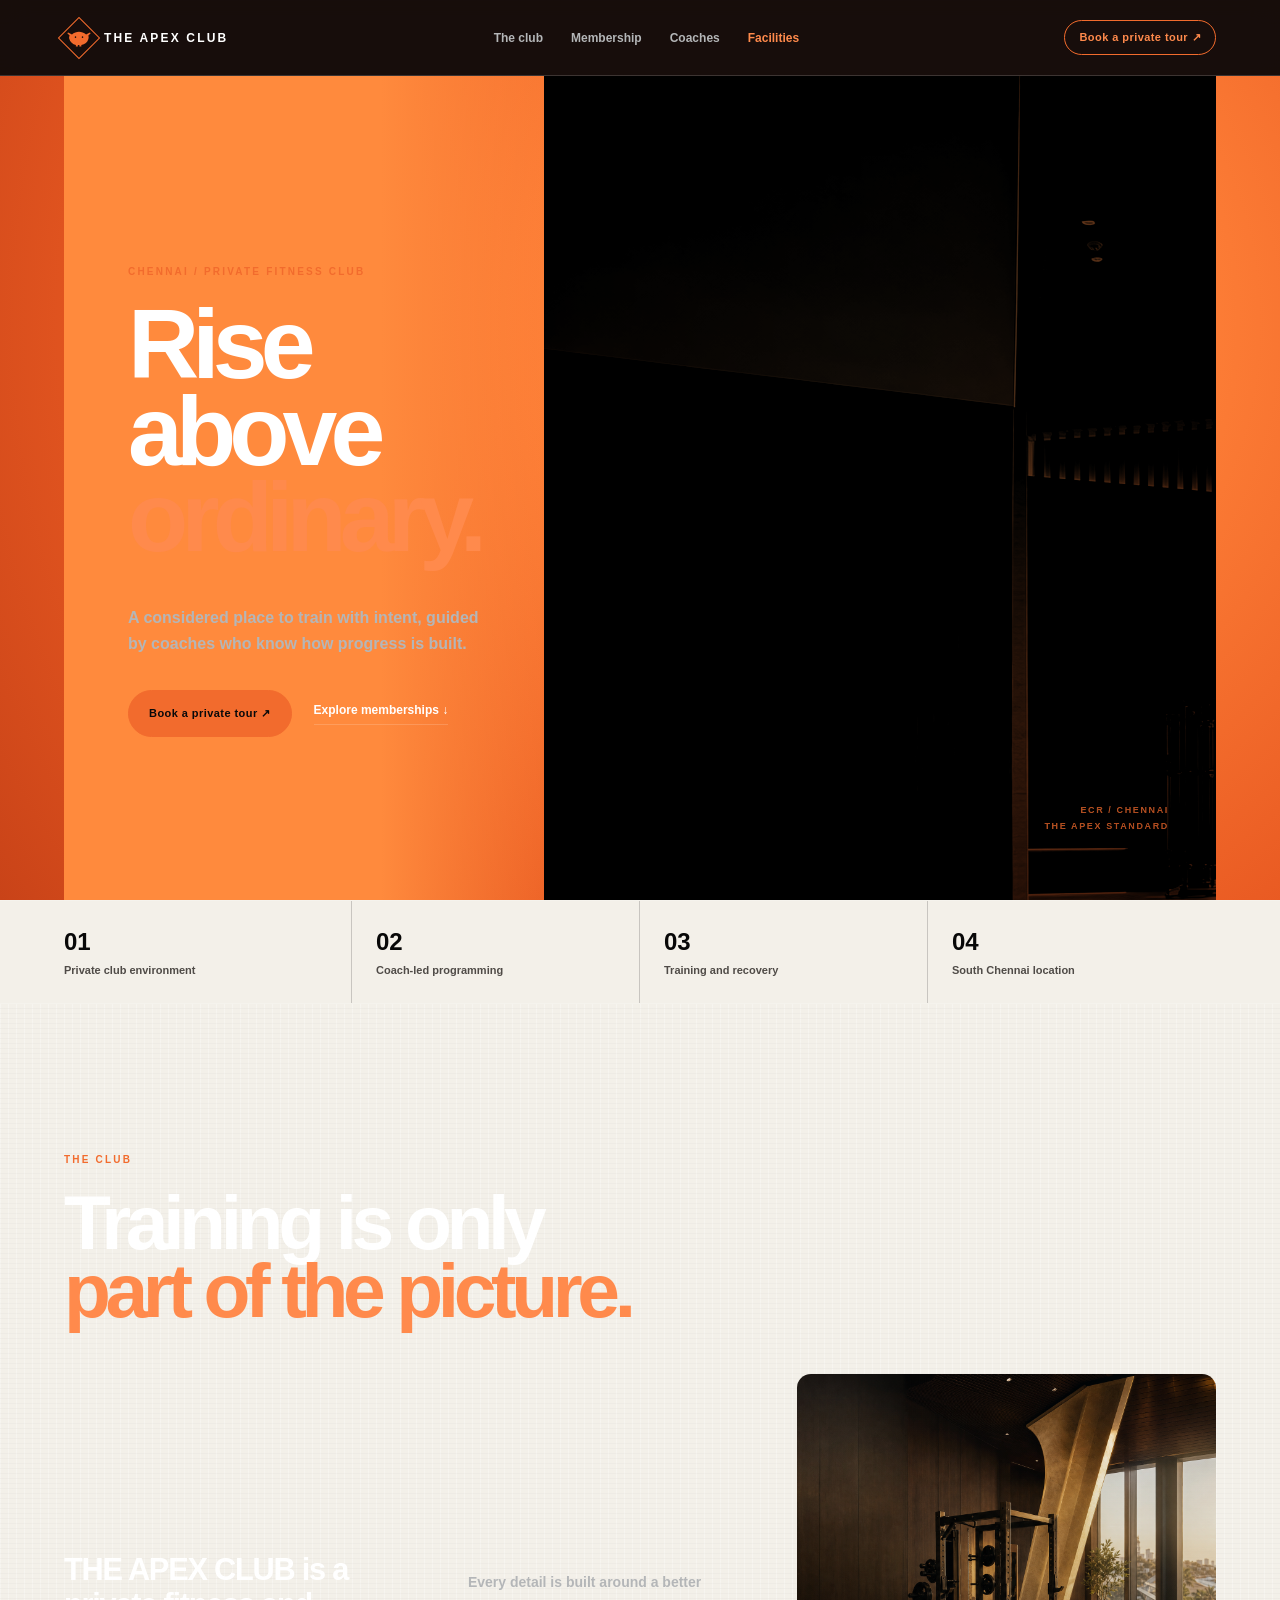
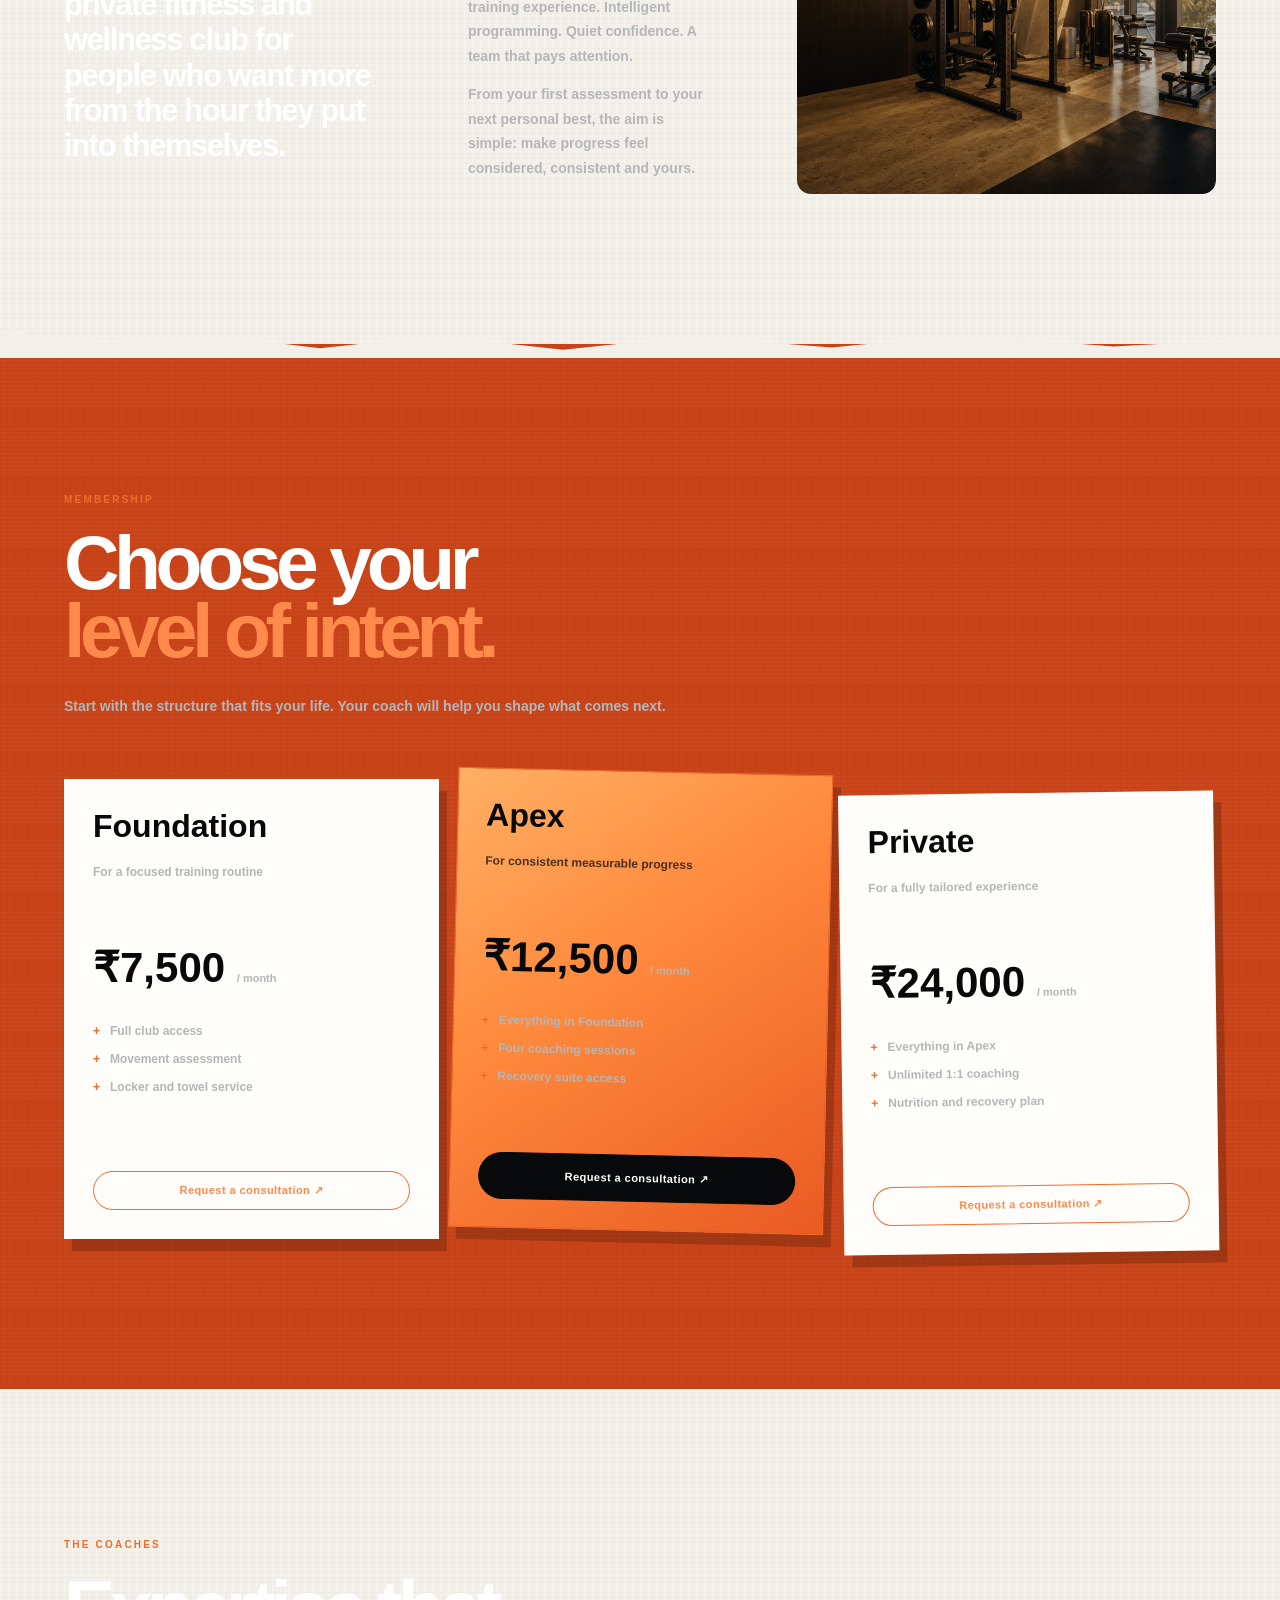
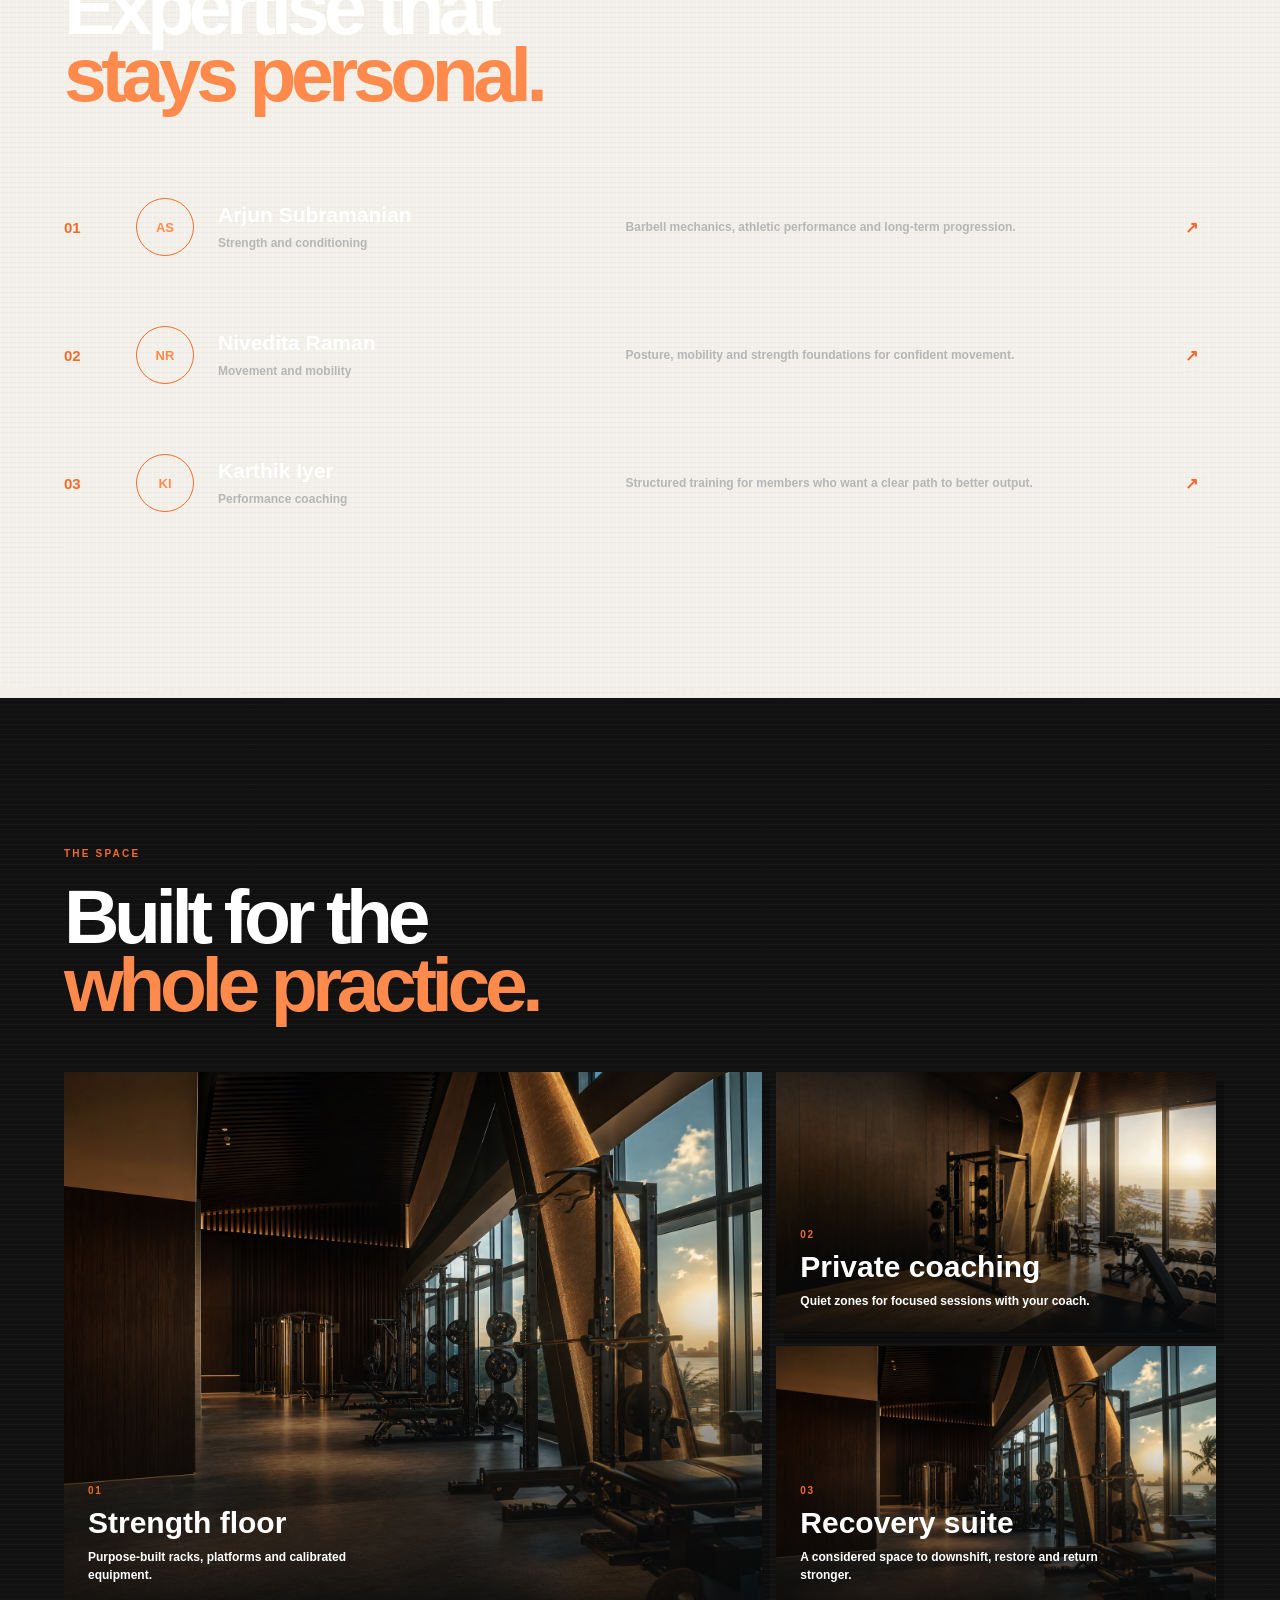
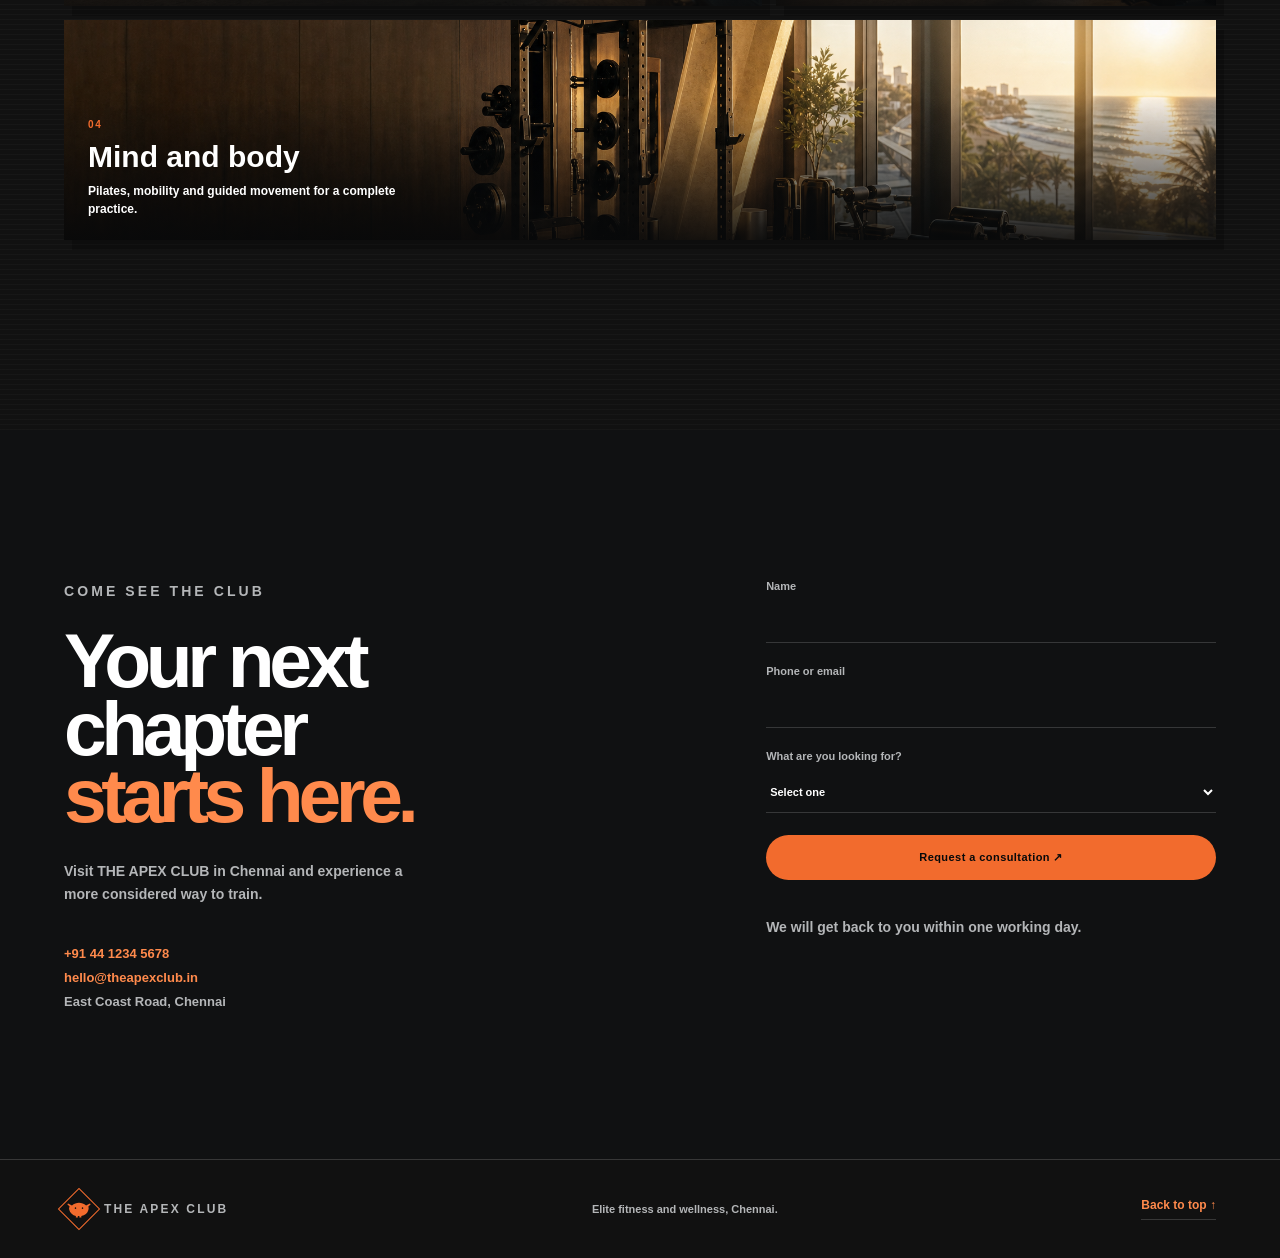
==== commit b522394d: "Keep orange hero tint in docs export" ====
--- a/docs/index.html
+++ b/docs/index.html
@@ -6,12 +6,14 @@
 <title>THE APEX CLUB | Chennai</title>
 <meta name="description" content="Elite fitness and wellness in Chennai. Private coaching, performance training and restorative wellness at THE APEX CLUB.">
 <style>
-:root{--black:#08090a;--surface:#101112;--orange:#f26b2d;--orange2:#ff8a4c;--white:#fff;--muted:#b4b6b8;--line:rgba(255,255,255,.16);--radius:14px}*{box-sizing:border-box}html{scroll-behavior:smooth;background:var(--black);color:var(--white)}body{margin:0;background:var(--black);color:var(--white);font-family:"Arial",sans-serif;font-weight:600}a{color:inherit;text-decoration:none}.nav{height:76px;padding:0 5vw;display:flex;align-items:center;justify-content:space-between;border-bottom:1px solid var(--line);position:relative;z-index:2;background:rgba(8,9,10,.92);backdrop-filter:blur(15px)}.wordmark{display:flex;align-items:center;gap:10px;font-size:12px;letter-spacing:.18em;white-space:nowrap}.mark{display:grid;place-items:center;width:30px;height:30px;border:1px solid var(--orange);color:var(--orange);transform:rotate(45deg)}.bull{width:25px;height:17px;fill:currentColor;transform:rotate(-45deg)}.links{display:flex;gap:28px;color:var(--muted);font-size:12px}.links a:hover,.small-link:hover{color:var(--orange2)}.nav-cta,.btn,.outline{border:1px solid var(--orange);border-radius:999px;padding:12px 17px;font-size:11px;letter-spacing:.04em;font-weight:700;display:inline-flex;align-items:center;gap:12px}.nav-cta{color:var(--orange2);padding:10px 14px}.btn{background:var(--orange);color:var(--black);padding:16px 20px}.btn:hover{background:var(--orange2)}.hero{min-height:calc(100vh - 76px);display:grid;grid-template-columns:.82fr 1.38fr;position:relative}.hero-copy{padding:12vh 5vw 9vh;display:flex;flex-direction:column;justify-content:center;background:linear-gradient(90deg,var(--black) 74%,transparent)}.eyebrow{color:var(--orange);font-size:10px;letter-spacing:.22em;margin:0 0 24px}.hero h1,.section h2{font-size:clamp(52px,7.7vw,118px);line-height:.88;letter-spacing:-.07em;margin:0 0 28px;font-weight:800}.hero h1 em,.section h2 span{color:var(--orange2);font-style:normal}.intro{max-width:360px;color:var(--muted);font-size:16px;line-height:1.6;margin-bottom:34px}.actions{display:flex;align-items:center;gap:22px}.small-link{font-size:12px;border-bottom:1px solid var(--line);padding-bottom:7px}.small-link span{color:var(--orange);margin-left:8px}.hero-img{min-height:680px;background:linear-gradient(90deg,var(--black),transparent 24%),linear-gradient(0deg,rgba(8,9,10,.35),transparent 45%),url('assets/apex/hero-gym.png') center/cover}.caption{position:absolute;right:7%;bottom:8%;font-size:9px;letter-spacing:.18em;line-height:1.8;text-align:right}.rail{min-height:104px;display:grid;grid-template-columns:repeat(4,1fr);border-top:1px solid var(--line);border-bottom:1px solid var(--line);padding:0 5vw}.rail div{display:flex;flex-direction:column;justify-content:center;gap:8px;border-right:1px solid var(--line);padding-left:24px}.rail div:first-child{padding-left:0}.rail div:last-child{border:0}.rail strong{color:var(--orange);font-size:24px}.rail span{color:var(--muted);font-size:11px}.section{padding:150px 5vw}.club,.coaches{background:var(--surface)}.section h2{font-size:clamp(44px,6vw,84px);margin-bottom:30px}.grid3{display:grid;grid-template-columns:1.05fr .8fr 1.4fr;gap:7vw;align-items:end;margin-top:50px}.lead{font-size:clamp(22px,2.4vw,34px);line-height:1.15;letter-spacing:-.04em}.body{color:var(--muted);font-size:14px;line-height:1.75}.photo{min-height:420px;background:linear-gradient(0deg,rgba(8,9,10,.3),transparent),url('assets/apex/training-room.png') center/cover;border-radius:var(--radius)}.plans{display:grid;grid-template-columns:repeat(3,1fr);gap:14px;margin-top:60px}.card{min-height:460px;border:1px solid var(--line);border-radius:var(--radius);padding:28px;display:flex;flex-direction:column;background:var(--surface)}.card.featured{background:var(--orange);color:var(--black);border-color:var(--orange)}.card h3{font-size:32px;margin:0 0 8px}.note{color:var(--muted);font-size:12px;min-height:34px}.featured .note{color:rgba(8,9,10,.72)}.price{font-size:42px;margin:32px 0}.price small{color:var(--muted);font-size:11px}.card ul{padding:0;margin:0 0 32px;list-style:none;display:grid;gap:14px;color:var(--muted);font-size:12px}.card li span{color:var(--orange);margin-right:10px}.card .btn,.card .outline{margin-top:auto;justify-content:center}.outline{color:var(--orange2)}.featured .btn{background:var(--black);color:var(--white);border-color:var(--black)}.coach-list{margin-top:54px;border-top:1px solid var(--line)}.coach{display:grid;grid-template-columns:50px 60px 1.25fr 1.7fr 44px;gap:22px;align-items:center;min-height:128px;border-bottom:1px solid var(--line)}.number{color:var(--orange);font-size:15px}.initial{width:58px;height:58px;border-radius:50%;border:1px solid var(--orange);color:var(--orange2);display:grid;place-items:center;font-size:13px}.coach h3{font-size:21px;margin:0 0 7px}.coach p{color:var(--muted);font-size:12px;line-height:1.55;margin:0}.arrow{border:1px solid var(--line);width:38px;height:38px;display:grid;place-items:center;border-radius:50%;color:var(--orange)}.facilities{background:var(--black)}.fac-grid{display:grid;grid-template-columns:1.35fr .85fr;grid-auto-rows:260px;gap:14px;margin-top:54px}.fac{position:relative;overflow:hidden;border-radius:var(--radius);background-position:center;background-size:cover}.fac-main{grid-row:span 2;background-image:linear-gradient(0deg,rgba(8,9,10,.86),transparent 60%),url('assets/apex/hero-gym.png')}.fac-coach{background-image:linear-gradient(0deg,rgba(8,9,10,.88),transparent 65%),url('assets/apex/training-room.png')}.fac-recovery{background-image:linear-gradient(0deg,rgba(8,9,10,.88),transparent 65%),url('assets/apex/hero-gym.png');background-position:70% center}.fac-mind{grid-column:span 2;height:220px;background-image:linear-gradient(0deg,rgba(8,9,10,.9),transparent 65%),url('assets/apex/training-room.png')}.fac-copy{position:absolute;inset:auto 24px 22px}.fac-copy span{color:var(--orange);font-size:10px;letter-spacing:.16em}.fac-copy h3{font-size:30px;margin:8px 0}.fac-copy p{font-size:12px;line-height:1.5;margin:0;max-width:320px}.contact{display:grid;grid-template-columns:1fr .82fr;gap:12vw;background:var(--surface)}.contact p{color:var(--muted);max-width:350px;line-height:1.65;font-size:14px}.details{display:grid;gap:9px;margin-top:40px;color:var(--orange2);font-size:13px}.details span{color:var(--muted)}form{display:grid;gap:22px;align-content:start}label{display:grid;gap:9px;color:var(--muted);font-size:11px}input,select{background:transparent;border:0;border-bottom:1px solid var(--line);color:var(--white);padding:11px 0;min-height:42px;outline:0;font:inherit}input:focus,select:focus{border-color:var(--orange)}select option{background:var(--surface)}form .btn{border:0;justify-content:center;cursor:pointer}.fine{color:var(--muted);font-size:11px}.footer{border-top:1px solid var(--line);padding:34px 5vw;display:flex;align-items:center;justify-content:space-between;color:var(--muted);font-size:11px}.footer .small-link{color:var(--orange2)}
+:root{--black:#08090a;--surface:#101112;--orange:#f26b2d;--orange2:#ff8a4c;--white:#fff;--muted:#b4b6b8;--line:rgba(255,255,255,.16);--radius:14px}*{box-sizing:border-box}html{scroll-behavior:smooth;background:var(--black);color:var(--white)}body{margin:0;background:var(--black);color:var(--white);font-family:"Arial",sans-serif;font-weight:600}a{color:inherit;text-decoration:none}.nav{height:76px;padding:0 5vw;display:flex;align-items:center;justify-content:space-between;border-bottom:1px solid var(--line);position:relative;z-index:2;background:rgba(8,9,10,.92);backdrop-filter:blur(15px)}.wordmark{display:flex;align-items:center;gap:10px;font-size:12px;letter-spacing:.18em;white-space:nowrap}.mark{display:grid;place-items:center;width:30px;height:30px;border:1px solid var(--orange);color:var(--orange);transform:rotate(45deg)}.bull{width:25px;height:17px;fill:currentColor;transform:rotate(-45deg)}.links{display:flex;gap:28px;color:var(--muted);font-size:12px}.links a:hover,.small-link:hover{color:var(--orange2)}.nav-cta,.btn,.outline{border:1px solid var(--orange);border-radius:999px;padding:12px 17px;font-size:11px;letter-spacing:.04em;font-weight:700;display:inline-flex;align-items:center;gap:12px}.nav-cta{color:var(--orange2);padding:10px 14px}.btn{background:var(--orange);color:var(--black);padding:16px 20px}.btn:hover{background:var(--orange2)}.hero{min-height:calc(100vh - 76px);display:grid;grid-template-columns:.82fr 1.38fr;position:relative}.hero-copy{padding:12vh 5vw 9vh;display:flex;flex-direction:column;justify-content:center;background:linear-gradient(90deg,var(--black) 74%,transparent)}.eyebrow{color:var(--orange);font-size:10px;letter-spacing:.22em;margin:0 0 24px}.hero h1,.section h2{font-size:clamp(52px,7.7vw,118px);line-height:.88;letter-spacing:-.07em;margin:0 0 28px;font-weight:800}.hero h1 em,.section h2 span{color:var(--orange2);font-style:normal}.intro{max-width:360px;color:var(--muted);font-size:16px;line-height:1.6;margin-bottom:34px}.actions{display:flex;align-items:center;gap:22px}.small-link{font-size:12px;border-bottom:1px solid var(--line);padding-bottom:7px}.small-link span{color:var(--orange);margin-left:8px}.hero-img{min-height:680px;background:linear-gradient(90deg,rgba(242,107,45,.92),rgba(242,107,45,.45) 37%,rgba(0,0,0,.05) 74%),linear-gradient(0deg,rgba(8,9,10,.35),transparent 45%),url('assets/apex/hero-squat.png') center/cover;filter:grayscale(1) contrast(1.25) brightness(.72);mix-blend-mode:multiply}.caption{position:absolute;right:7%;bottom:8%;font-size:9px;letter-spacing:.18em;line-height:1.8;text-align:right}.rail{min-height:104px;display:grid;grid-template-columns:repeat(4,1fr);border-top:1px solid var(--line);border-bottom:1px solid var(--line);padding:0 5vw}.rail div{display:flex;flex-direction:column;justify-content:center;gap:8px;border-right:1px solid var(--line);padding-left:24px}.rail div:first-child{padding-left:0}.rail div:last-child{border:0}.rail strong{color:var(--orange);font-size:24px}.rail span{color:var(--muted);font-size:11px}.section{padding:150px 5vw}.club,.coaches{background:var(--surface)}.section h2{font-size:clamp(44px,6vw,84px);margin-bottom:30px}.grid3{display:grid;grid-template-columns:1.05fr .8fr 1.4fr;gap:7vw;align-items:end;margin-top:50px}.lead{font-size:clamp(22px,2.4vw,34px);line-height:1.15;letter-spacing:-.04em}.body{color:var(--muted);font-size:14px;line-height:1.75}.photo{min-height:420px;background:linear-gradient(0deg,rgba(8,9,10,.3),transparent),url('assets/apex/training-room.png') center/cover;border-radius:var(--radius)}.plans{display:grid;grid-template-columns:repeat(3,1fr);gap:14px;margin-top:60px}.card{min-height:460px;border:1px solid var(--line);border-radius:var(--radius);padding:28px;display:flex;flex-direction:column;background:var(--surface)}.card.featured{background:var(--orange);color:var(--black);border-color:var(--orange)}.card h3{font-size:32px;margin:0 0 8px}.note{color:var(--muted);font-size:12px;min-height:34px}.featured .note{color:rgba(8,9,10,.72)}.price{font-size:42px;margin:32px 0}.price small{color:var(--muted);font-size:11px}.card ul{padding:0;margin:0 0 32px;list-style:none;display:grid;gap:14px;color:var(--muted);font-size:12px}.card li span{color:var(--orange);margin-right:10px}.card .btn,.card .outline{margin-top:auto;justify-content:center}.outline{color:var(--orange2)}.featured .btn{background:var(--black);color:var(--white);border-color:var(--black)}.coach-list{margin-top:54px;border-top:1px solid var(--line)}.coach{display:grid;grid-template-columns:50px 60px 1.25fr 1.7fr 44px;gap:22px;align-items:center;min-height:128px;border-bottom:1px solid var(--line)}.number{color:var(--orange);font-size:15px}.initial{width:58px;height:58px;border-radius:50%;border:1px solid var(--orange);color:var(--orange2);display:grid;place-items:center;font-size:13px}.coach h3{font-size:21px;margin:0 0 7px}.coach p{color:var(--muted);font-size:12px;line-height:1.55;margin:0}.arrow{border:1px solid var(--line);width:38px;height:38px;display:grid;place-items:center;border-radius:50%;color:var(--orange)}.facilities{background:var(--black)}.fac-grid{display:grid;grid-template-columns:1.35fr .85fr;grid-auto-rows:260px;gap:14px;margin-top:54px}.fac{position:relative;overflow:hidden;border-radius:var(--radius);background-position:center;background-size:cover}.fac-main{grid-row:span 2;background-image:linear-gradient(0deg,rgba(8,9,10,.86),transparent 60%),url('assets/apex/hero-gym.png')}.fac-coach{background-image:linear-gradient(0deg,rgba(8,9,10,.88),transparent 65%),url('assets/apex/training-room.png')}.fac-recovery{background-image:linear-gradient(0deg,rgba(8,9,10,.88),transparent 65%),url('assets/apex/hero-gym.png');background-position:70% center}.fac-mind{grid-column:span 2;height:220px;background-image:linear-gradient(0deg,rgba(8,9,10,.9),transparent 65%),url('assets/apex/training-room.png')}.fac-copy{position:absolute;inset:auto 24px 22px}.fac-copy span{color:var(--orange);font-size:10px;letter-spacing:.16em}.fac-copy h3{font-size:30px;margin:8px 0}.fac-copy p{font-size:12px;line-height:1.5;margin:0;max-width:320px}.contact{display:grid;grid-template-columns:1fr .82fr;gap:12vw;background:var(--surface)}.contact p{color:var(--muted);max-width:350px;line-height:1.65;font-size:14px}.details{display:grid;gap:9px;margin-top:40px;color:var(--orange2);font-size:13px}.details span{color:var(--muted)}form{display:grid;gap:22px;align-content:start}label{display:grid;gap:9px;color:var(--muted);font-size:11px}input,select{background:transparent;border:0;border-bottom:1px solid var(--line);color:var(--white);padding:11px 0;min-height:42px;outline:0;font:inherit}input:focus,select:focus{border-color:var(--orange)}select option{background:var(--surface)}form .btn{border:0;justify-content:center;cursor:pointer}.fine{color:var(--muted);font-size:11px}.footer{border-top:1px solid var(--line);padding:34px 5vw;display:flex;align-items:center;justify-content:space-between;color:var(--muted);font-size:11px}.footer .small-link{color:var(--orange2)}
 /* Interaction layer: motion communicates hierarchy, feedback and navigation state. */
 @keyframes rise{from{opacity:0;transform:translateY(28px)}to{opacity:1;transform:translateY(0)}}
 .reveal{opacity:0;transform:translateY(28px);transition:opacity .75s cubic-bezier(.16,1,.3,1),transform .75s cubic-bezier(.16,1,.3,1)}.reveal.is-visible{opacity:1;transform:none}.nav.is-scrolled{box-shadow:0 12px 34px rgba(0,0,0,.28)}.links a.is-active{color:var(--orange2)}.menu-toggle{display:none;}.menu-open .links{display:flex;position:absolute;top:68px;left:0;right:0;padding:18px 20px;background:rgba(8,9,10,.98);border-bottom:1px solid var(--line);flex-direction:column;gap:18px}.menu-open .nav-cta{display:none}.menu-open .menu-toggle{color:var(--white)}.menu-toggle{display:none;background:transparent;border:1px solid var(--line);color:var(--orange2);border-radius:999px;padding:9px 12px;font:inherit;font-size:16px;line-height:1;cursor:pointer}.menu-toggle:active,.btn:active,.outline:active,.nav-cta:active{transform:scale(.97)}.card{transition:transform .25s ease,box-shadow .25s ease}.card:hover{box-shadow:0 20px 45px rgba(0,0,0,.2)}.form-status{display:none;color:var(--orange2);font-size:12px;line-height:1.5;border-left:2px solid var(--orange);padding-left:12px}.form-status.show{display:block}.btn{transition:transform .2s ease,background .2s ease}.btn.ripple{position:relative;overflow:hidden}.ripple-dot{position:absolute;width:8px;height:8px;border-radius:50%;background:rgba(255,255,255,.65);transform:translate(-50%,-50%) scale(0);animation:ripple .55s ease-out;pointer-events:none}@keyframes ripple{to{transform:translate(-50%,-50%) scale(25);opacity:0}}
 @media (prefers-reduced-motion: reduce){html{scroll-behavior:auto}.reveal{opacity:1;transform:none;transition:none}.card,.btn{transition:none}}
 @media(max-width:800px){.menu-toggle{display:block}.nav{height:68px;padding:0 20px}.links{display:none}.nav-cta{padding:9px 11px;font-size:10px}.hero{display:flex;flex-direction:column;min-height:0}.hero-copy{padding:86px 20px 56px;background:var(--black)}.hero-img{min-height:54vh}.rail{grid-template-columns:repeat(2,1fr);padding:0 20px}.rail div{min-height:82px;padding-left:14px;border-bottom:1px solid var(--line)}.rail div:nth-child(2){border-right:0}.section{padding:90px 20px}.grid3,.contact{grid-template-columns:1fr;gap:38px}.grid3{margin-top:25px}.photo{min-height:330px}.plans{grid-template-columns:1fr;margin-top:35px}.card{min-height:410px}.coach{grid-template-columns:32px 58px 1fr 38px;gap:12px;min-height:112px}.coach-detail{display:none}.coach h3{font-size:17px}.fac-grid{grid-template-columns:1fr;grid-auto-rows:250px}.fac-main{grid-row:auto}.fac-mind{grid-column:auto;height:250px}.footer{padding:28px 20px;align-items:flex-start;flex-direction:column;gap:18px}}
+/* Full-width reference layout sync */
+html,body{background-color:#c94318;background-image:repeating-linear-gradient(0deg,rgba(255,255,255,.035) 0 1px,transparent 1px 4px),repeating-linear-gradient(90deg,rgba(70,20,0,.035) 0 1px,transparent 1px 7px)}body{overflow-x:hidden}.nav,.hero,.rail,.section,.footer{width:100%;max-width:none;margin-left:0;margin-right:0}.nav{padding-left:5vw;padding-right:5vw}.hero,.section{padding-left:5vw;padding-right:5vw}.hero{background:radial-gradient(circle at 68% 30%,#ffb064 0%,#ff8138 28%,#e95a22 68%,#c94318 100%)}.hero-copy{background:linear-gradient(90deg,#ff8a3d 0%,#ff8a3d 66%,rgba(255,138,61,.15) 100%)}.hero-img{background-color:#ff8a3d;background-image:linear-gradient(90deg,rgba(255,138,61,.98),rgba(233,90,34,.2) 72%),url('assets/apex/hero-gym.png');background-blend-mode:multiply}.rail{background:#f3f0e9;color:#080808}.rail div{border-color:rgba(8,8,8,.18)}.rail strong{color:#080808}.rail span{color:#4f4b47}.club,.coaches{background-color:#f3f0e9;background-image:repeating-linear-gradient(0deg,rgba(40,35,30,.025) 0 1px,transparent 1px 5px),repeating-linear-gradient(90deg,rgba(255,255,255,.3) 0 1px,transparent 1px 8px)}.club,.coaches,.facilities,.contact{position:relative}.club:after,.coaches:after{content:"";position:absolute;bottom:-14px;left:0;right:0;height:28px;background:#f3f0e9;clip-path:polygon(0 0,8% 45%,16% 15%,25% 65%,34% 20%,44% 70%,54% 22%,65% 62%,75% 16%,87% 58%,100% 26%,100% 100%,0 100%)}.facilities{background-color:#111;background-image:repeating-linear-gradient(0deg,rgba(255,255,255,.025) 0 1px,transparent 1px 5px)}.fac{border-radius:0;box-shadow:8px 10px 0 rgba(0,0,0,.22)}.card{border-radius:0;background:#fffdfa;color:#080808;box-shadow:8px 12px 0 rgba(0,0,0,.2);transform:rotate(-1deg)}.card:nth-child(2){transform:rotate(1.3deg) translateY(-8px)}.card:nth-child(3){transform:rotate(-.8deg) translateY(14px)}.card.featured{background:linear-gradient(145deg,#ffb064,#ff8a3d 42%,#e95a22)}.footer{background:#111}@media(max-width:800px){.nav,.hero,.rail,.section,.footer{padding-left:20px;padding-right:20px}.hero{padding-left:0;padding-right:0}.section{padding-top:90px;padding-bottom:90px}.card,.card:nth-child(2),.card:nth-child(3){transform:none}.nav{padding-top:0;padding-bottom:0}}
 </style>
 </head>
 <body>
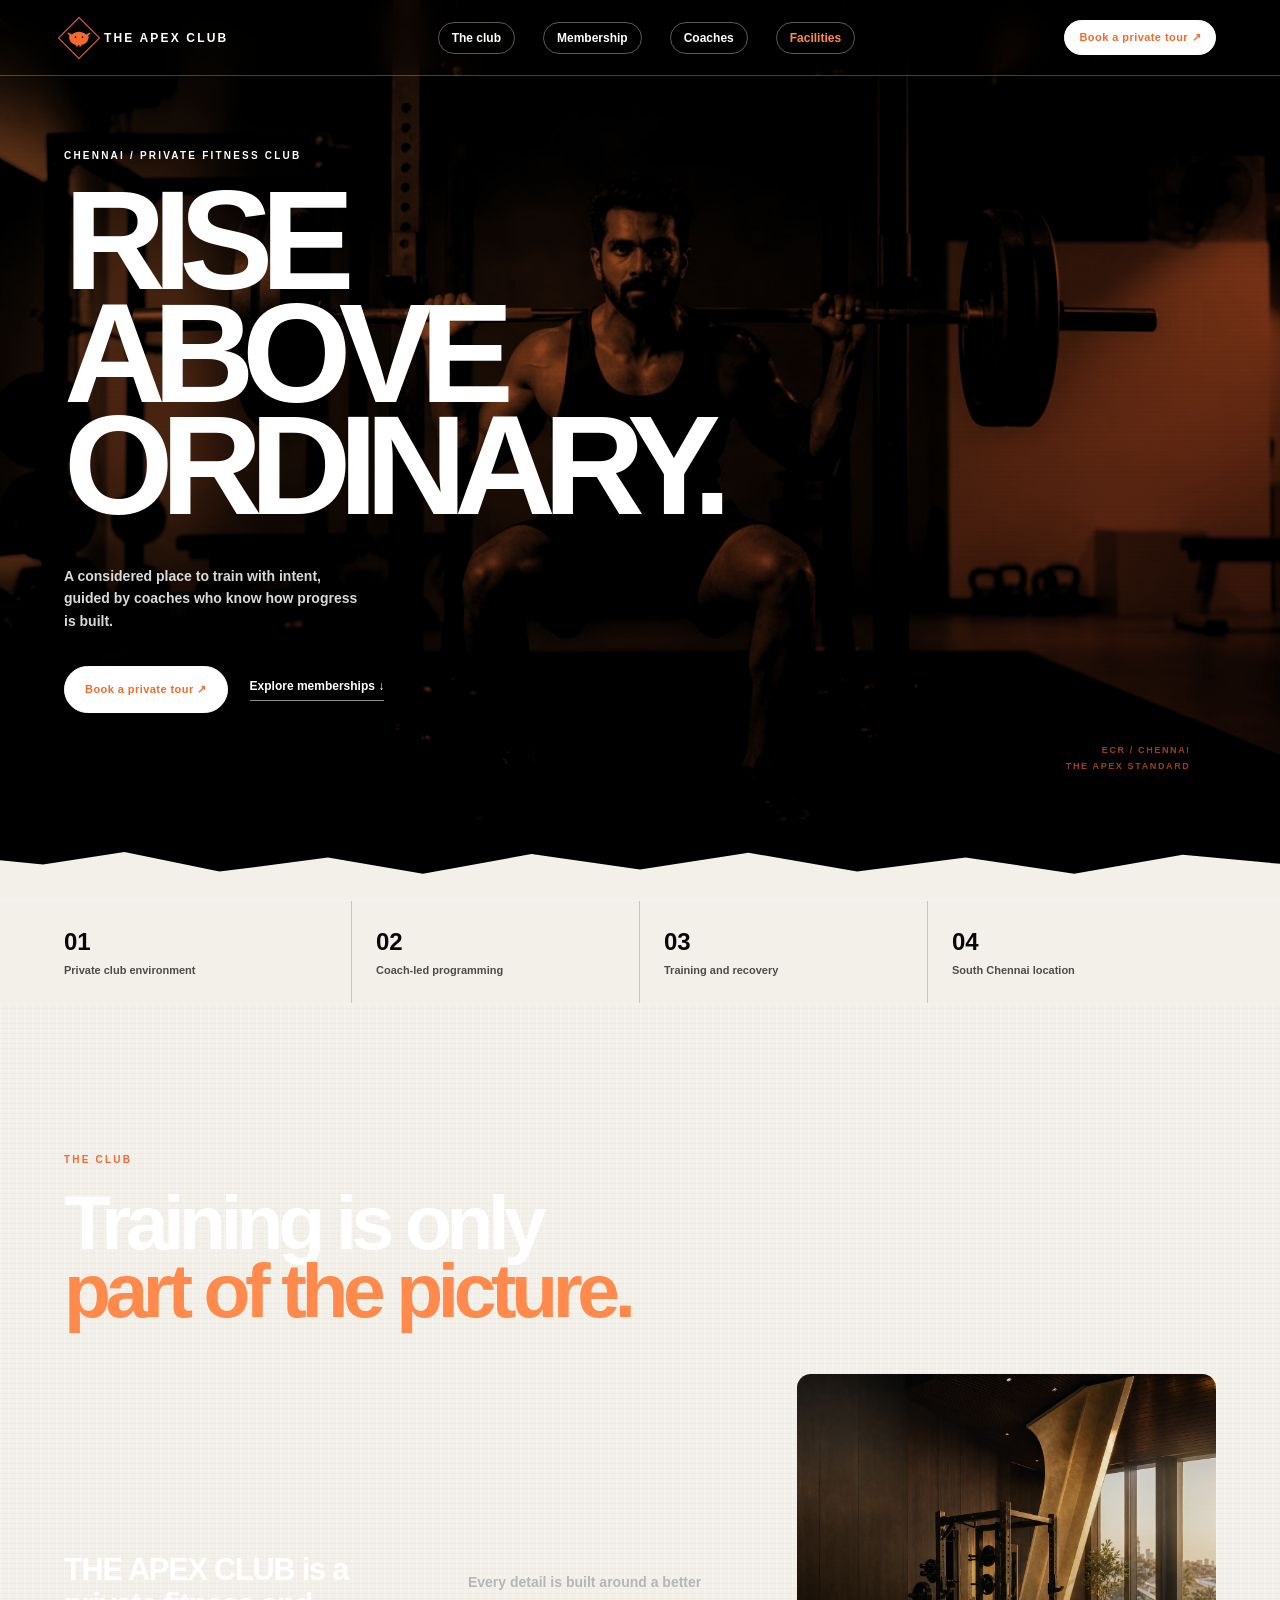
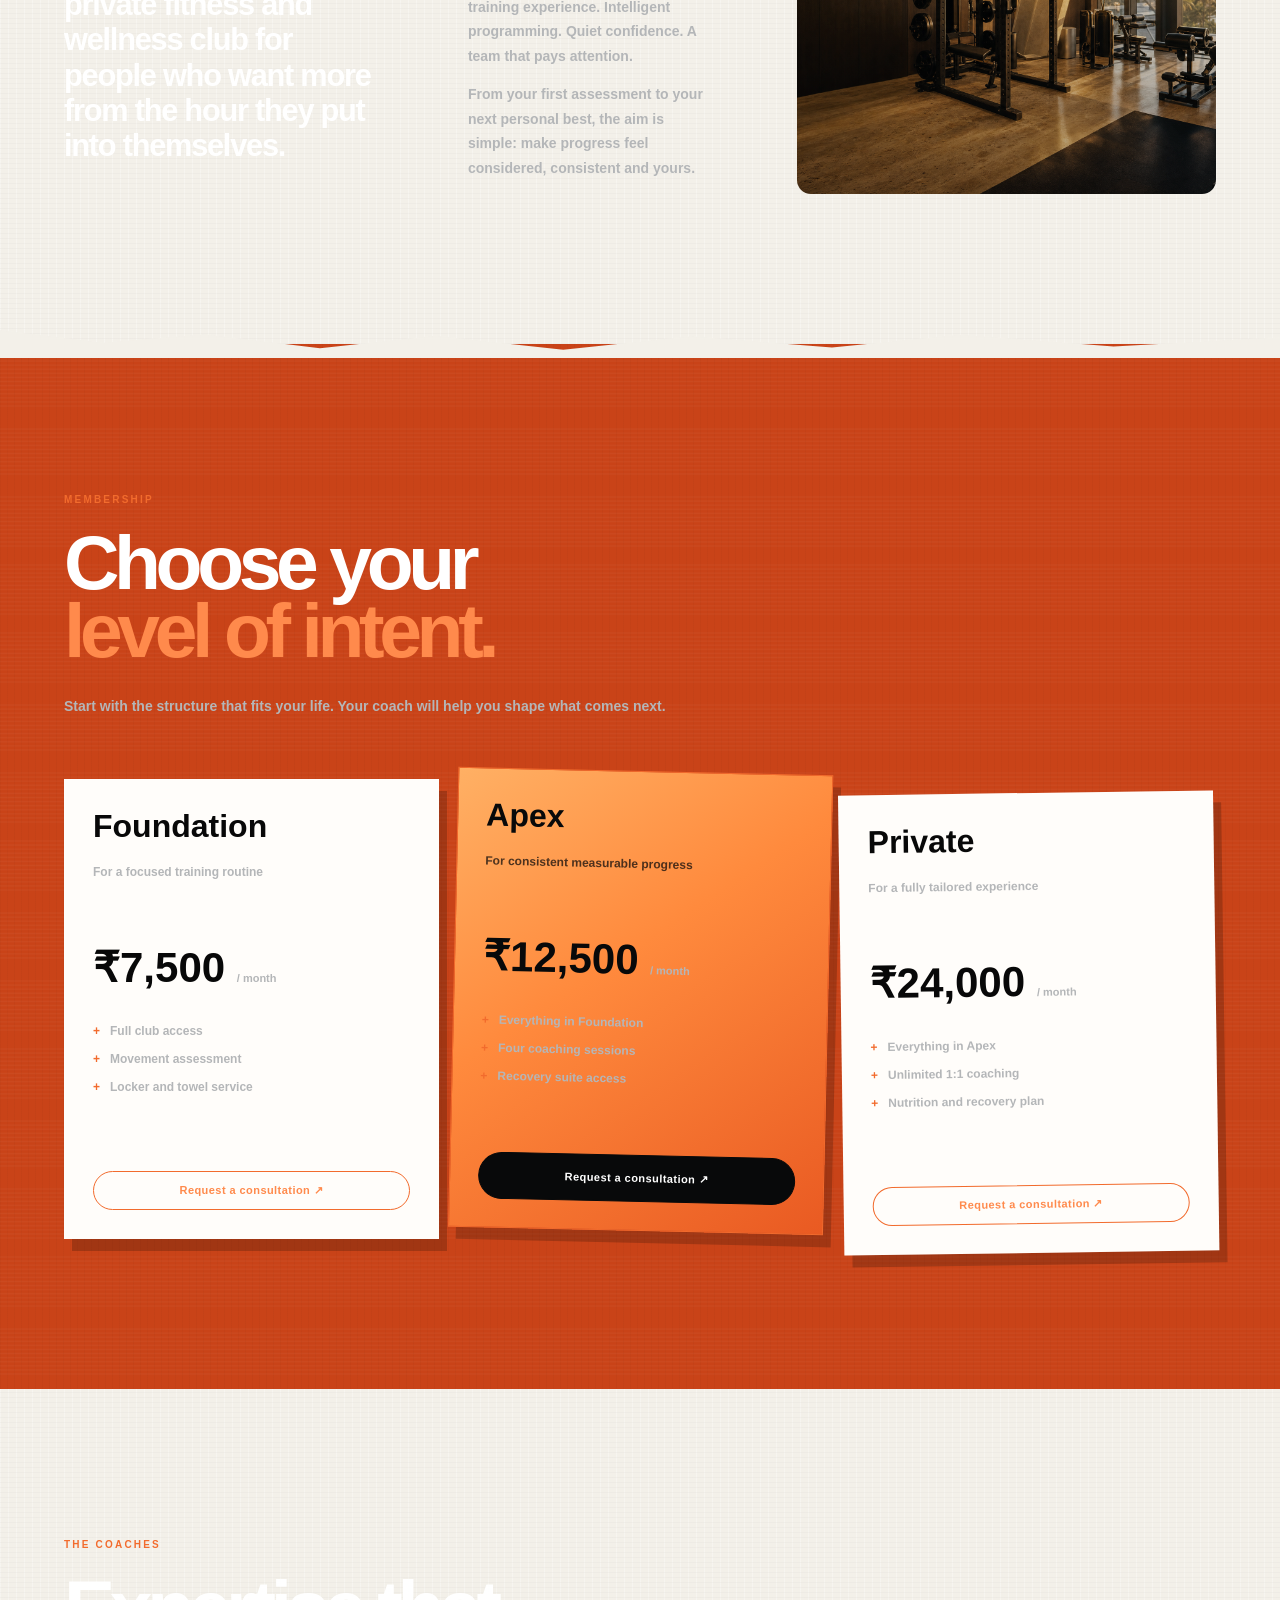
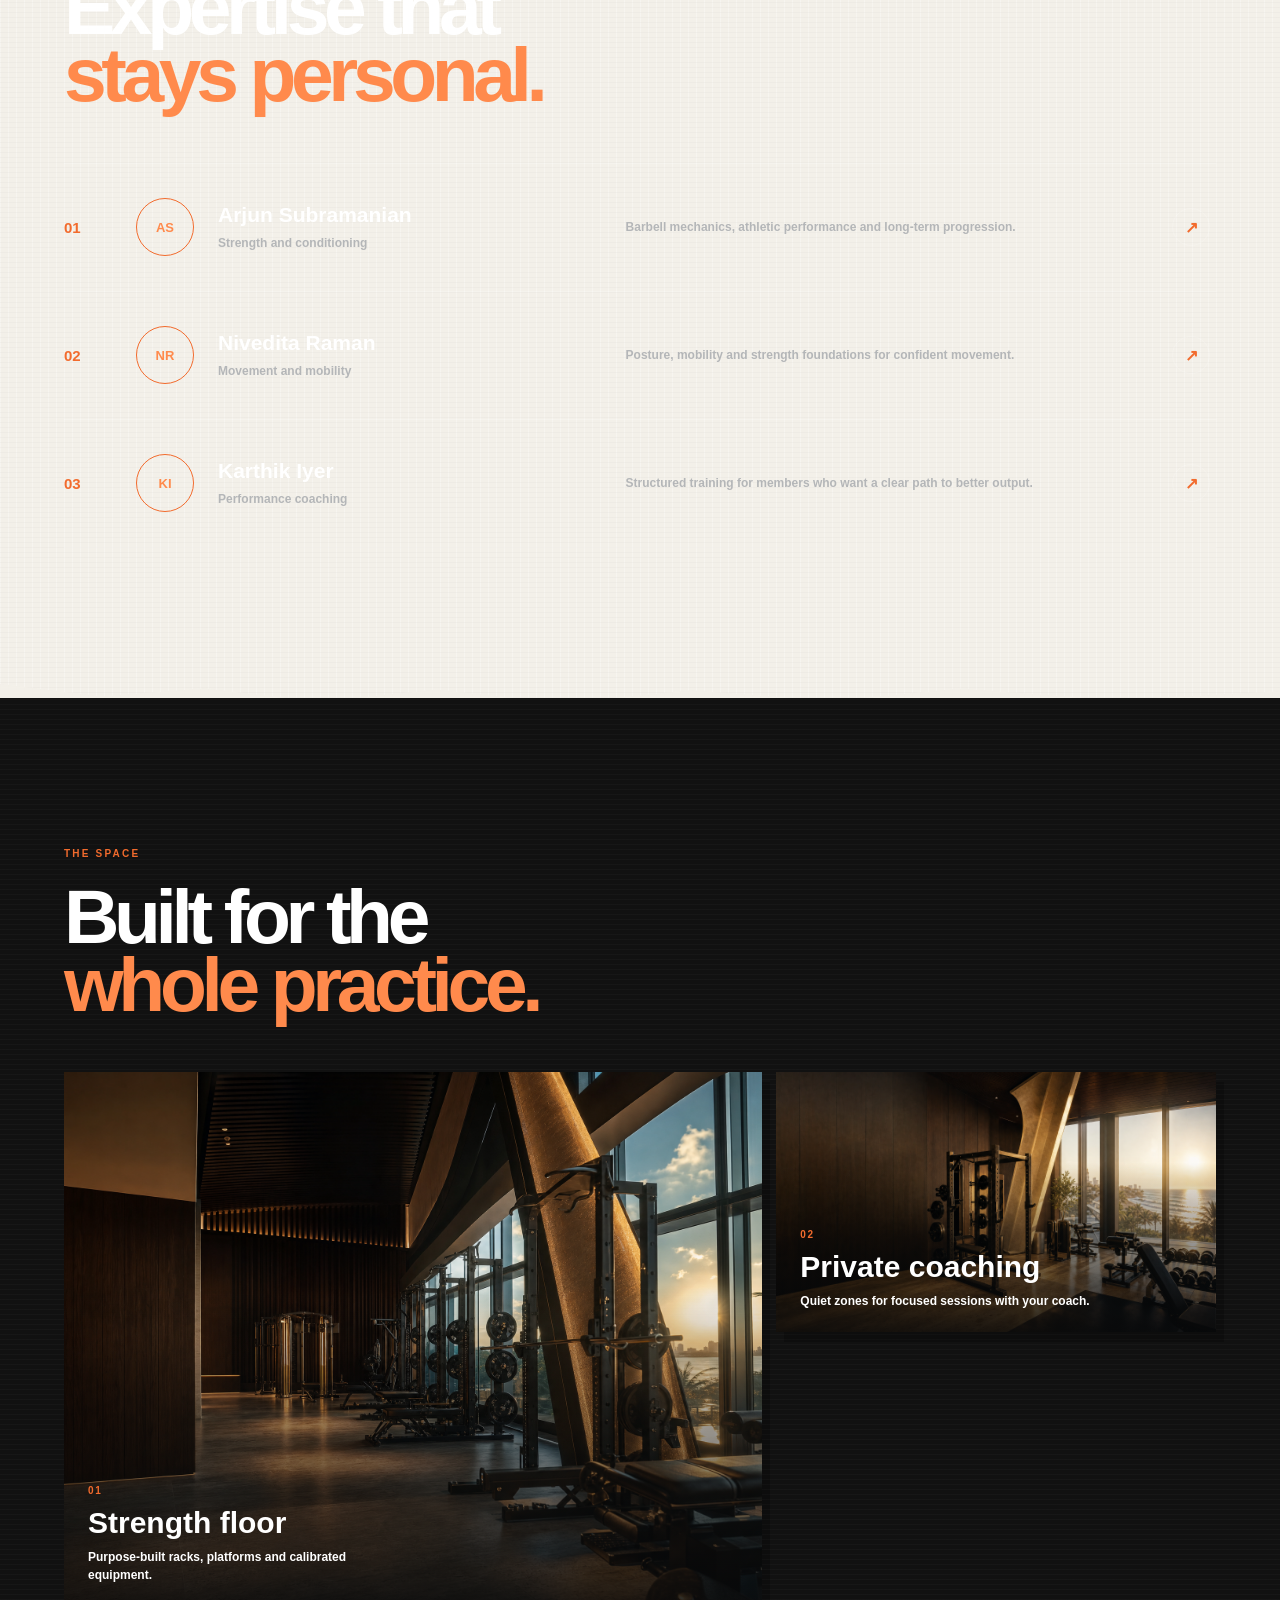
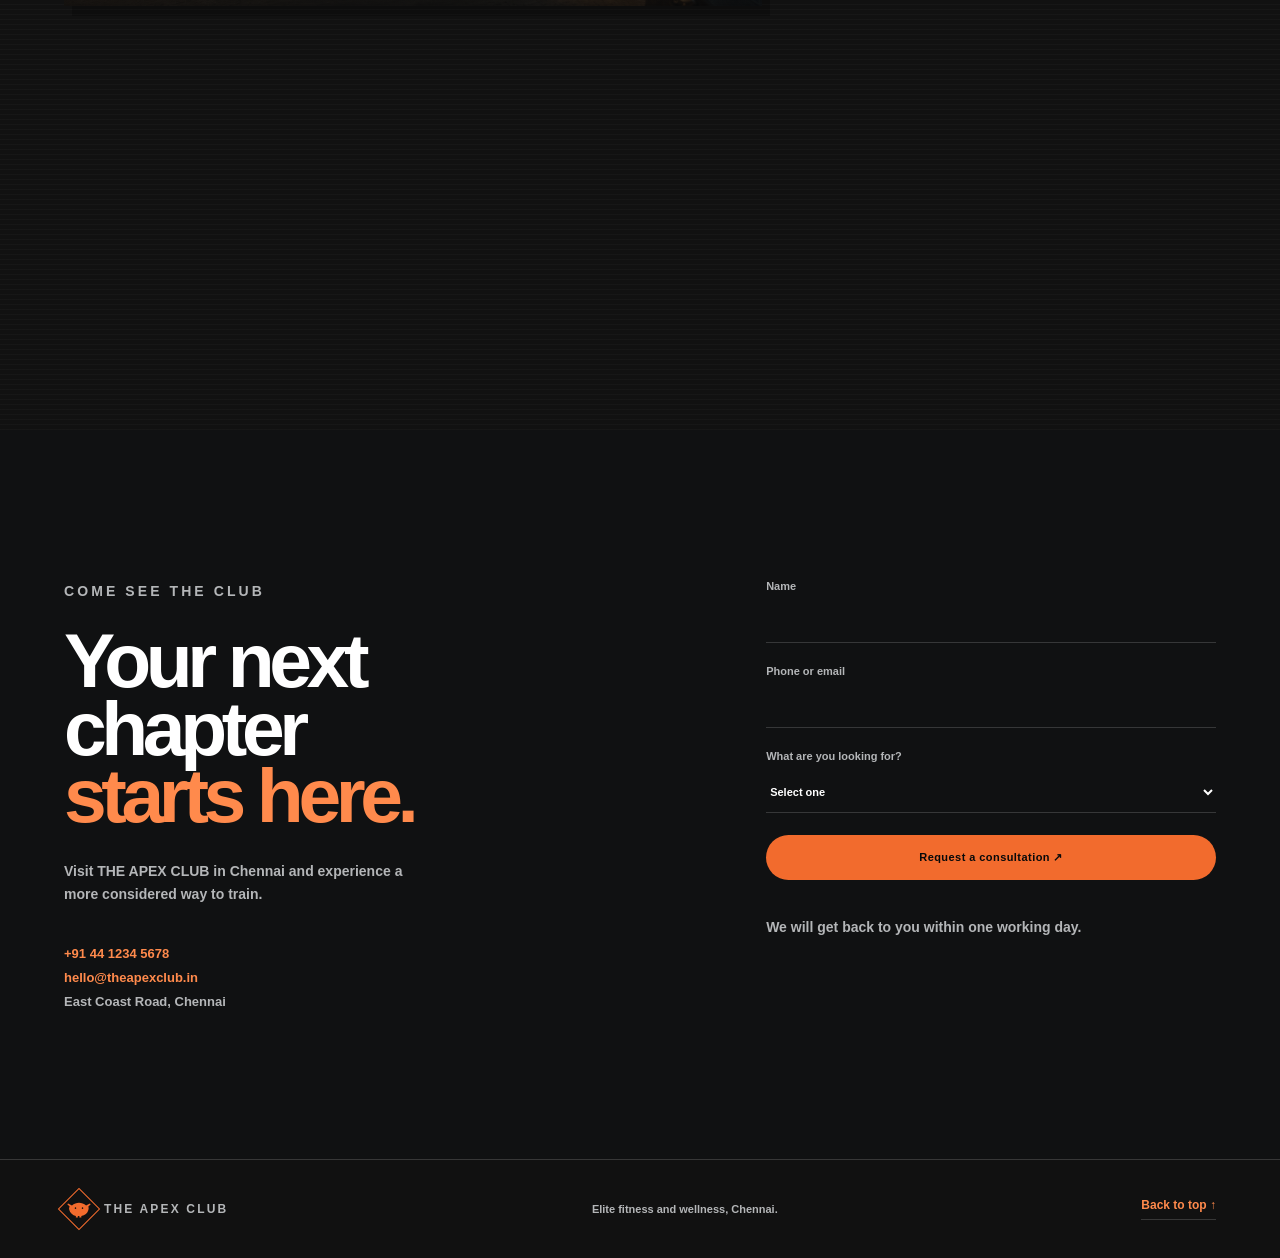
==== commit 62325ea5: "Update docs export to current poster layout" ====
--- a/docs/index.html
+++ b/docs/index.html
@@ -14,6 +14,8 @@
 @media(max-width:800px){.menu-toggle{display:block}.nav{height:68px;padding:0 20px}.links{display:none}.nav-cta{padding:9px 11px;font-size:10px}.hero{display:flex;flex-direction:column;min-height:0}.hero-copy{padding:86px 20px 56px;background:var(--black)}.hero-img{min-height:54vh}.rail{grid-template-columns:repeat(2,1fr);padding:0 20px}.rail div{min-height:82px;padding-left:14px;border-bottom:1px solid var(--line)}.rail div:nth-child(2){border-right:0}.section{padding:90px 20px}.grid3,.contact{grid-template-columns:1fr;gap:38px}.grid3{margin-top:25px}.photo{min-height:330px}.plans{grid-template-columns:1fr;margin-top:35px}.card{min-height:410px}.coach{grid-template-columns:32px 58px 1fr 38px;gap:12px;min-height:112px}.coach-detail{display:none}.coach h3{font-size:17px}.fac-grid{grid-template-columns:1fr;grid-auto-rows:250px}.fac-main{grid-row:auto}.fac-mind{grid-column:auto;height:250px}.footer{padding:28px 20px;align-items:flex-start;flex-direction:column;gap:18px}}
 /* Full-width reference layout sync */
 html,body{background-color:#c94318;background-image:repeating-linear-gradient(0deg,rgba(255,255,255,.035) 0 1px,transparent 1px 4px),repeating-linear-gradient(90deg,rgba(70,20,0,.035) 0 1px,transparent 1px 7px)}body{overflow-x:hidden}.nav,.hero,.rail,.section,.footer{width:100%;max-width:none;margin-left:0;margin-right:0}.nav{padding-left:5vw;padding-right:5vw}.hero,.section{padding-left:5vw;padding-right:5vw}.hero{background:radial-gradient(circle at 68% 30%,#ffb064 0%,#ff8138 28%,#e95a22 68%,#c94318 100%)}.hero-copy{background:linear-gradient(90deg,#ff8a3d 0%,#ff8a3d 66%,rgba(255,138,61,.15) 100%)}.hero-img{background-color:#ff8a3d;background-image:linear-gradient(90deg,rgba(255,138,61,.98),rgba(233,90,34,.2) 72%),url('assets/apex/hero-gym.png');background-blend-mode:multiply}.rail{background:#f3f0e9;color:#080808}.rail div{border-color:rgba(8,8,8,.18)}.rail strong{color:#080808}.rail span{color:#4f4b47}.club,.coaches{background-color:#f3f0e9;background-image:repeating-linear-gradient(0deg,rgba(40,35,30,.025) 0 1px,transparent 1px 5px),repeating-linear-gradient(90deg,rgba(255,255,255,.3) 0 1px,transparent 1px 8px)}.club,.coaches,.facilities,.contact{position:relative}.club:after,.coaches:after{content:"";position:absolute;bottom:-14px;left:0;right:0;height:28px;background:#f3f0e9;clip-path:polygon(0 0,8% 45%,16% 15%,25% 65%,34% 20%,44% 70%,54% 22%,65% 62%,75% 16%,87% 58%,100% 26%,100% 100%,0 100%)}.facilities{background-color:#111;background-image:repeating-linear-gradient(0deg,rgba(255,255,255,.025) 0 1px,transparent 1px 5px)}.fac{border-radius:0;box-shadow:8px 10px 0 rgba(0,0,0,.22)}.card{border-radius:0;background:#fffdfa;color:#080808;box-shadow:8px 12px 0 rgba(0,0,0,.2);transform:rotate(-1deg)}.card:nth-child(2){transform:rotate(1.3deg) translateY(-8px)}.card:nth-child(3){transform:rotate(-.8deg) translateY(14px)}.card.featured{background:linear-gradient(145deg,#ffb064,#ff8a3d 42%,#e95a22)}.footer{background:#111}@media(max-width:800px){.nav,.hero,.rail,.section,.footer{padding-left:20px;padding-right:20px}.hero{padding-left:0;padding-right:0}.section{padding-top:90px;padding-bottom:90px}.card,.card:nth-child(2),.card:nth-child(3){transform:none}.nav{padding-top:0;padding-bottom:0}}
+/* Current Apex poster hero */
+.nav{position:absolute;top:0;left:0;right:0;background:transparent;border-color:rgba(255,255,255,.25);z-index:10}.links{color:var(--white)}.links a{border:1px solid rgba(255,255,255,.35);border-radius:999px;padding:8px 13px}.nav-cta{background:var(--white);color:var(--orange);border-color:var(--white)}.hero{min-height:100vh;display:block;overflow:hidden;background:linear-gradient(135deg,#ff8a3d 0%,#f26b2d 52%,#c9471d 100%)}.hero::before{content:"";position:absolute;inset:0;background:repeating-linear-gradient(0deg,rgba(255,255,255,.04) 0 1px,transparent 1px 5px);pointer-events:none;z-index:1}.hero-copy{position:absolute;z-index:4;inset:0 auto auto 0;width:62%;padding:150px 5vw 0;background:transparent}.hero-copy .eyebrow{color:var(--white)}.hero h1{color:var(--white);font-size:clamp(72px,11vw,164px);line-height:.8;letter-spacing:-.09em;text-transform:uppercase;max-width:650px}.hero h1 em{color:var(--white)}.intro{color:rgba(255,255,255,.85);max-width:300px;font-size:14px}.hero-copy .btn{background:var(--white);color:var(--orange);border-color:var(--white)}.hero-copy .small-link{color:var(--white);border-color:rgba(255,255,255,.55)}.hero-img{position:absolute;inset:0;z-index:2;min-height:100%;background:linear-gradient(90deg,rgba(242,107,45,.9),rgba(242,107,45,.42) 42%,rgba(0,0,0,.05) 78%),linear-gradient(0deg,rgba(8,9,10,.55),transparent 50%),url('assets/apex/hero-squat.png') center/cover;filter:grayscale(1) contrast(1.25) brightness(.72);mix-blend-mode:multiply}.caption{z-index:5;color:var(--white);bottom:14%}.hero:after{content:"";position:absolute;z-index:6;left:-3%;right:-3%;bottom:-1px;height:70px;background:#f3f0e9;clip-path:polygon(0 36%,6% 48%,12% 30%,19% 58%,27% 38%,34% 61%,42% 33%,50% 55%,58% 31%,66% 58%,74% 38%,82% 61%,90% 34%,100% 52%,100% 100%,0 100%)}@media(max-width:800px){.hero{min-height:820px}.hero-copy{width:100%;padding:125px 20px 0}.hero h1{font-size:clamp(62px,18vw,108px)}.hero-img{min-height:100%}.hero:after{height:46px}}
 </style>
 </head>
 <body>
